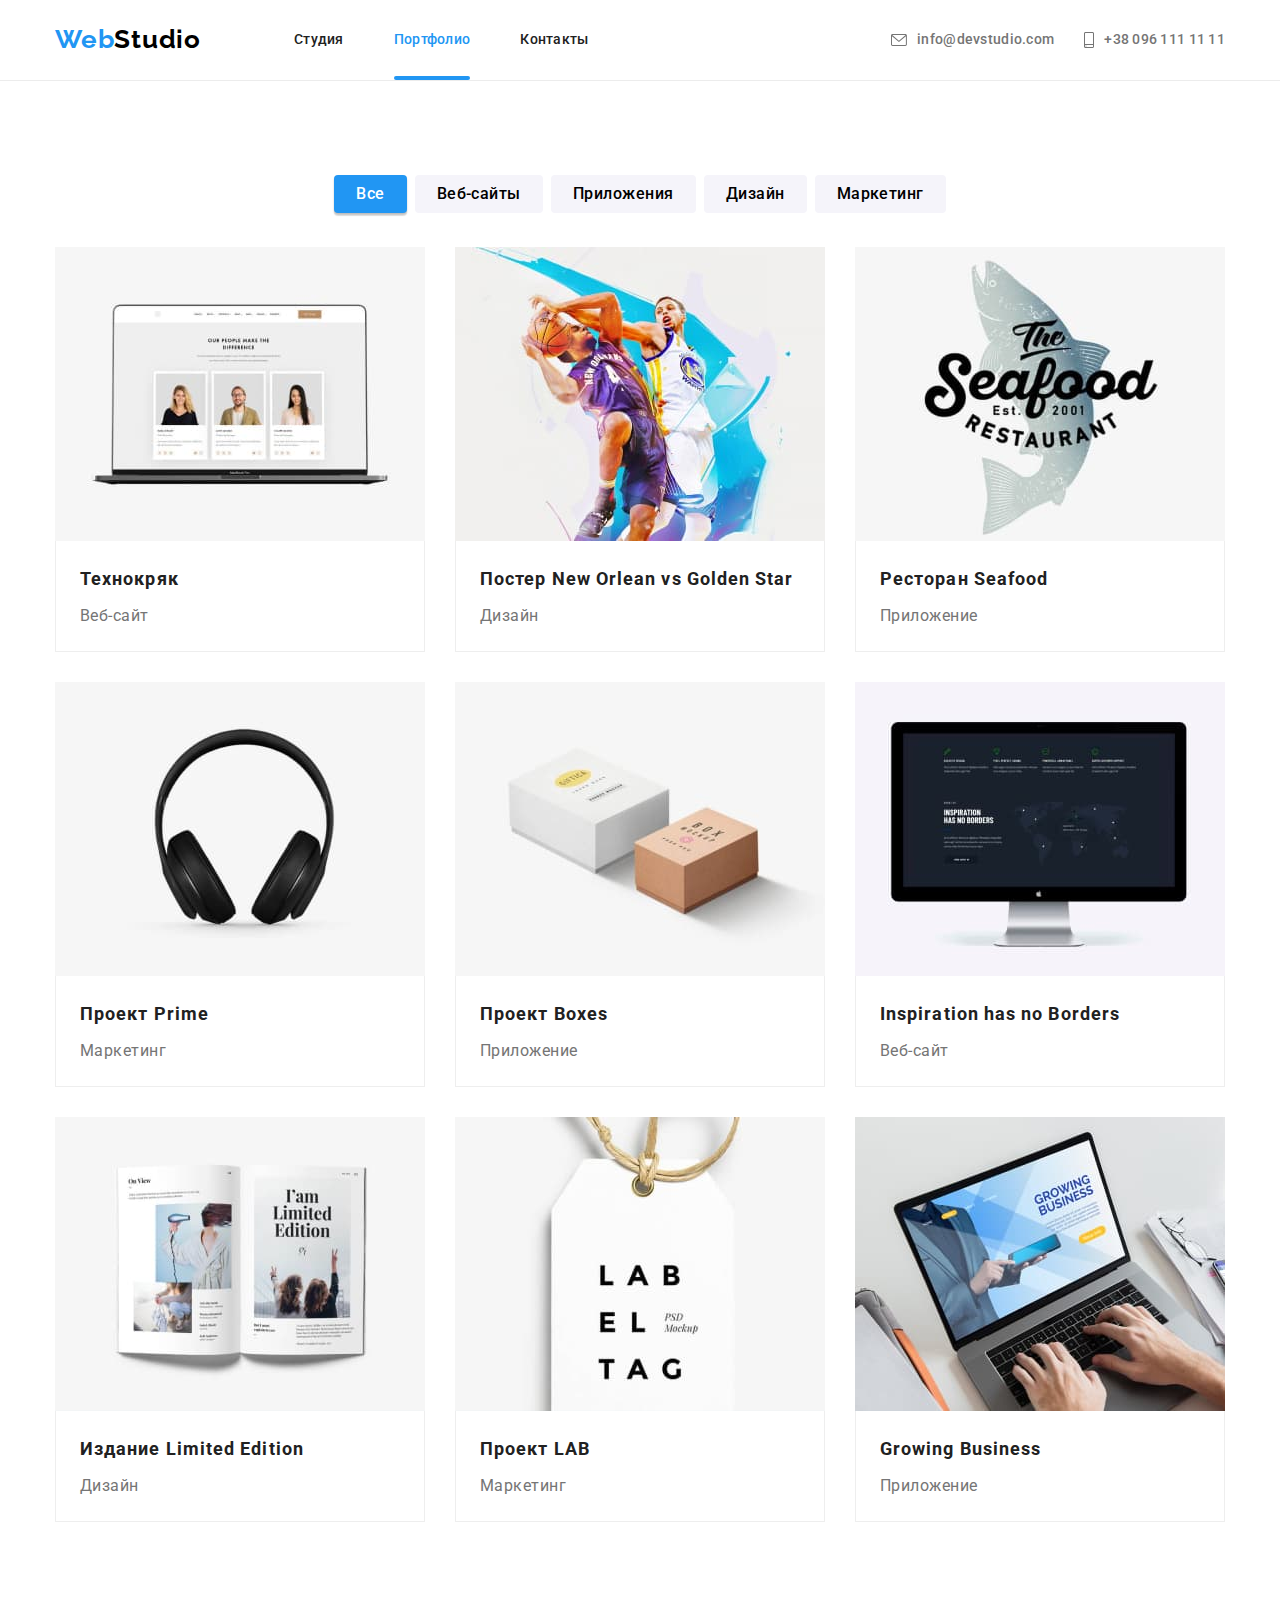
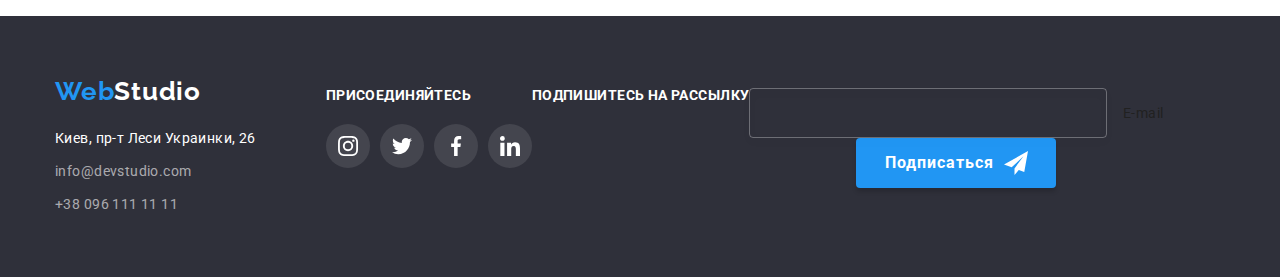
==== portfolio.html @ e4713b00 "Initial commit" ====
<!DOCTYPE html>
<html lang="ru">
	<head>
		<meta charset="UTF-8" />
		<meta http-equiv="X-UA-Compatible" content="IE=edge" />
		<meta name="viewport" content="width=device-width, initial-scale=1.0" />
		<title lang="en">Web Studio</title>
		<!-- Fonts -->
		<link rel="preconnect" href="https://fonts.googleapis.com" />
		<link rel="preconnect" href="https://fonts.gstatic.com" crossorigin />
		<link
			href="https://fonts.googleapis.com/css2?family=Raleway:wght@700&family=Roboto:wght@400;500;700;900&display=swap"
			rel="stylesheet"
		/>
		<!-- Modern-normalize-->
		<link
			rel="stylesheet"
			href="https://cdnjs.cloudflare.com/ajax/libs/modern-normalize/1.1.0/modern-normalize.min.css"
		/>
		<!-- Styles -->
		<link rel="stylesheet" href="./css/styles.css" />
	</head>

	<body>
		<!--Cекція хедер-->
		<header>
			<div class="header-container container">
				<nav class="nav-container">
					<a class="header-logo logo link" lang="en" href="./index.html">Web<span class="logo-header">Studio</span></a>

					<ul class="site-nav list">
						<li class="items"><a class="link" href="./index.html">Студия</a></li>
						<li class="items"><a class="link current-page" href="./portfolio.html">Портфолио</a></li>
						<li class="items"><a class="link" href="#">Контакты</a></li>
					</ul>
				</nav>

				<ul class="header-contact list">
					<li class="items">
						<a class="link" href="mailto:info@devstudio.com">
							<svg class="header-contact-icon" width="16px" height="12px">
								<use href="./images/icons.svg#envelope"></use>
							</svg>
							info@devstudio.com</a
						>
					</li>
					<li class="items"
						><a class="link" href="tel:+380961111111">
							<svg class="header-contact-icon" width="10px" height="16px">
								<use href="./images/icons.svg#smartphone"></use>
							</svg>
							+38 096 111 11 11</a
						></li
					>
				</ul>
			</div>
		</header>

		<!--Cекція унікального контенту на сторінці-->
		<main>
			<!--Cекція Портфоліо-->
			<section class="portfolio">
				<div class="container">
					<h1 class="visually-hidden">Портфолио</h1>
					<ul class="button-list list">
						<li class="btn-items">
							<button class="portfolio-btn current-btn" type="button">Все</button>
						</li>
						<li class="btn-items">
							<button class="portfolio-btn" type="button">Веб-сайты</button>
						</li>
						<li class="btn-items">
							<button class="portfolio-btn" type="button">Приложения</button>
						</li>
						<li class="btn-items"><button class="portfolio-btn" type="button">Дизайн</button></li>
						<li class="btn-items">
							<button class="portfolio-btn" type="button">Маркетинг</button>
						</li>
					</ul>
					<ul class="portfolio-works list">
						<li class="portfolio-items">
							<a class="portfolio-link link" href="">
								<div class="portfolio-thumb">
									<img src="./images/project-1.jpg" alt="Веб-сайт на экране ноутбука" width="370" height="294" />
									<div class="portfolio-text-thumb">
										<p class="portfolio-text"
											>Ресурс предлагает комплексные предложения с разным уровнем функционала и сервисов. Все это
											позволит посетителю получить исчерпывающие сведения о компании или частном лице.</p
										></div
									>
								</div>
								<div class="portfolio-box">
									<h2 class="subtitle">Технокряк</h2>
									<p class="desc">Веб-сайт</p>
								</div>
							</a>
						</li>
						<li class="portfolio-items">
							<a class="portfolio-link link" href="">
								<div class="portfolio-thumb">
									<img src="./images/project-2.jpg" alt="Два баскетболиста" width="370" height="294" />
									<div class="portfolio-text-thumb">
										<p class="portfolio-text"
											>Ресурс предлагает комплексные предложения с разным уровнем функционала и сервисов. Все это
											позволит посетителю получить исчерпывающие сведения о компании или частном лице.</p
										></div
									>
								</div>
								<div class="portfolio-box">
									<h2 class="subtitle">Постер New Orlean vs Golden Star</h2>
									<p class="desc">Дизайн</p>
								</div>
							</a>
						</li>
						<li class="portfolio-items">
							<a class="portfolio-link link" href="">
								<div class="portfolio-thumb">
									<img src="./images/project-3.jpg" alt="Лого ресторана Seafood" width="370" height="294" />
									<div class="portfolio-text-thumb">
										<p class="portfolio-text"
											>Ресурс предлагает комплексные предложения с разным уровнем функционала и сервисов. Все это
											позволит посетителю получить исчерпывающие сведения о компании или частном лице.</p
										></div
									>
								</div>
								<div class="portfolio-box">
									<h2 class="subtitle">Ресторан Seafood</h2>
									<p class="desc">Приложение</p>
								</div>
							</a>
						</li>
						<li class="portfolio-items">
							<a class="portfolio-link link" href="">
								<div class="portfolio-thumb">
									<img src="./images/project-4.jpg" alt="Черные наушники" width="370" height="294" />
									<div class="portfolio-text-thumb">
										<p class="portfolio-text"
											>Ресурс предлагает комплексные предложения с разным уровнем функционала и сервисов. Все это
											позволит посетителю получить исчерпывающие сведения о компании или частном лице.</p
										></div
									>
								</div>

								<div class="portfolio-box">
									<h2 class="subtitle">Проект Prime</h2>
									<p class="desc">Маркетинг</p>
								</div>
							</a>
						</li>
						<li class="portfolio-items">
							<a class="portfolio-link link" href="">
								<div class="portfolio-thumb">
									<img src="./images/project-5.jpg" alt="Белая и коричневая коробки" width="370" height="294" />
									<div class="portfolio-text-thumb">
										<p class="portfolio-text"
											>Ресурс предлагает комплексные предложения с разным уровнем функционала и сервисов. Все это
											позволит посетителю получить исчерпывающие сведения о компании или частном лице.</p
										></div
									>
								</div>
								<div class="portfolio-box">
									<h2 class="subtitle">Проект Boxes</h2>
									<p class="desc">Приложение</p>
								</div>
							</a>
						</li>
						<li class="portfolio-items">
							<a class="portfolio-link link" href="">
								<div class="portfolio-thumb">
									<img src="./images/project-6.jpg" alt="Веб-сайт на экране монитора" width="370" height="294" />
									<div class="portfolio-text-thumb">
										<p class="portfolio-text"
											>Ресурс предлагает комплексные предложения с разным уровнем функционала и сервисов. Все это
											позволит посетителю получить исчерпывающие сведения о компании или частном лице.</p
										></div
									>
								</div>

								<div class="portfolio-box">
									<h2 class="subtitle">Inspiration has no Borders</h2>
									<p class="desc">Веб-сайт</p>
								</div>
							</a>
						</li>
						<li class="portfolio-items">
							<a class="portfolio-link link" href="">
								<div class="portfolio-thumb">
									<img src="./images/project-7.jpg" alt="Открытый журнал" width="370" height="294" />
									<div class="portfolio-text-thumb">
										<p class="portfolio-text"
											>Ресурс предлагает комплексные предложения с разным уровнем функционала и сервисов. Все это
											позволит посетителю получить исчерпывающие сведения о компании или частном лице.</p
										></div
									>
								</div>
								<div class="portfolio-box">
									<h2 class="subtitle">Издание Limited Edition</h2>
									<p class="desc">Дизайн</p>
								</div>
							</a>
						</li>
						<li class="portfolio-items">
							<a class="portfolio-link link" href="">
								<div class="portfolio-thumb">
									<img src="./images/project-8.jpg" alt="Лейбл" width="370" height="294" />
									<div class="portfolio-text-thumb">
										<p class="portfolio-text"
											>Ресурс предлагает комплексные предложения с разным уровнем функционала и сервисов. Все это
											позволит посетителю получить исчерпывающие сведения о компании или частном лице.</p
										></div
									>
								</div>
								<div class="portfolio-box">
									<h2 class="subtitle">Проект LAB</h2>
									<p class="desc">Маркетинг</p>
								</div>
							</a>
						</li>
						<li class="portfolio-items">
							<a class="portfolio-link link" href="">
								<div class="portfolio-thumb">
									<img src="./images/project-9.jpg" alt="Работа за ноутбуком" width="370" height="294" />
									<div class="portfolio-text-thumb">
										<p class="portfolio-text"
											>Ресурс предлагает комплексные предложения с разным уровнем функционала и сервисов. Все это
											позволит посетителю получить исчерпывающие сведения о компании или частном лице.</p
										></div
									>
								</div>
								<div class="portfolio-box">
									<h2 class="subtitle">Growing Business</h2>
									<p class="desc">Приложение</p>
								</div>
							</a>
						</li>
					</ul>
				</div>
			</section>
		</main>

		<!--Cекція футер-->
		<footer class="footer">
			<div class="footer-container container">
				<div class="fotter-adress-block">
					<a class="footer-logo logo link" lang="en" href="./index.html">Web<span class="logo-footer">Studio</span></a>
					<address>
						<ul class="list">
							<li class="address-items">
								<a
									class="address link"
									href="https://goo.gl/maps/EDcTi23JJFDcdNwB6"
									target="_blank"
									rel="noopener norefferer "
								>
									Киев, пр-т Леси Украинки, 26
								</a>
							</li>
							<li class="address-items">
								<a class="contact link" href="mailto:info@devstudio.com">info@devstudio.com</a>
							</li>
							<li class="address-items">
								<a class="contact link" href="tel:+380961111111">+38 096 111 11 11</a>
							</li>
						</ul>
					</address>
				</div>
				<div class="footer-socials-block">
					<strong class="footer-socials-subtitle">Присоединяйтесь</strong>
					<ul class="footer-socials list">
						<li class="footer-socials-item">
							<a class="footer-socials-link" href="#" aria-label="instagram-link">
								<svg class="footer-socials-icon" width="20px" height="20px">
									<use href="./images/icons.svg#instagram"></use>
								</svg>
							</a>
						</li>
						<li class="footer-socials-item">
							<a class="footer-socials-link" href="#" aria-label="twitter-link">
								<svg class="footer-socials-icon" width="20px" height="20px">
									<use href="./images/icons.svg#twitter"></use></svg
							></a>
						</li>
						<li class="footer-socials-item">
							<a class="footer-socials-link" href="#" aria-label="facebook-link"
								><svg class="footer-socials-icon" width="20px" height="20px">
									<use href="./images/icons.svg#facebook"></use></svg
							></a>
						</li>
						<li class="footer-socials-item">
							<a class="footer-socials-link" href="#" aria-label="linkedin-link"
								><svg class="footer-socials-icon" width="20px" height="20px">
									<use href="./images/icons.svg#linkedin"></use></svg
							></a>
						</li>
					</ul>
				</div>
				<form class="footer-form" autocomplete="off">
					<strong class="footer-form-subtitle">Подпишитесь на рассылку</strong>

					<div class="footer-form-feild">
						<input class="footer-form-input" type="email" name="mailing-email" id="mailing-email" />
						<label class="footer-form-label" for="mailing-email">E-mail</label>
						<button class="primary-button footer-btn" type="submit">
							Подписаться
							<svg class="footer-form-icon" width="24px" height="24px">
								<use href="./images/icons.svg#icon-send"></use>
							</svg>
						</button>
					</div>
				</form>
			</div>
		</footer>
	</body>
</html>
---- css/styles.css ----
/* Колір основного тексту #212121; */
/* Колір другорядного тексту #757575; */
/* Колір  акценту  #2196F3; */
/* Білий колір #ffffff */
/* Колір другорядного фону #F5F4FA */
/* Колір фону hero та футера background: #2F303A */

:root {
	/* Colors */
	--primary-text-color: #212121;
	--desc-text-color: #757575;
	--accent-color: #2196f3;
	--light-text-color: #ffffff;
	--address-text-color: rgba(255, 255, 255, 0.6);
	--logo-dark-color: #000000;

	--hover-btn-color: #188ce8;
	--main-background-color: #ffffff;
	--primary-background-color: #2f303a;
	--secondary-background-color: #f5f4fa;
	--primary-icon-color: #afb1b8;

	/* Fonts */
	--primary-font-family: "Roboto", sans-serif;
	--secondary-font-family: "Raleway", sans-serif;

	--primary-font-size: 14px;
	--primary-letter-spacing: 0.03em;

	/* Others */
	--items: 3;
	--indent: 30px;

	--transition-color: color 250ms cubic-bezier(0.4, 0, 0.2, 1);
	--transition-background-color: background-color 250ms cubic-bezier(0.4, 0, 0.2, 1);
	--anim-fast: 250ms cubic-bezier(0.4, 0, 0.2, 1);
}

body {
	background-color: var(--main-background-color);
	color: var(--primary-text-color);

	font-family: var(--primary-font-family);
	font-size: var(--primary-font-size);
	letter-spacing: var(--primary-letter-spacing);
}

/* Reset */

h1,
h2,
h3,
h4,
p {
	margin: 0;
}

img {
	display: block;
	max-width: 100%;
	height: auto;
}

/* Common styles start */

.visually-hidden {
	position: absolute;
	width: 1px;
	height: 1px;
	margin: -1px;
	border: 0;
	padding: 0;

	white-space: nowrap;
	clip-path: inset(100%);
	clip: rect(0 0 0 0);
	overflow: hidden;
}

.logo {
	color: var(--accent-color);

	font-family: var(--secondary-font-family);
	font-weight: 700;
	font-size: 26px;
	line-height: 1.19;
	letter-spacing: var(--primary-letter-spacing);
}

.section {
	padding-top: 94px;
	padding-bottom: 94px;
}

.list {
	padding: 0;
	margin: 0;
	list-style: none;
}

.link {
	text-decoration: none;
}

.title {
	font-size: 36px;
	line-height: 1.17;
	text-align: center;
	letter-spacing: var(--primary-letter-spacing);
}

.container {
	width: 1200px;
	margin-left: auto;
	margin-right: auto;
	padding-left: 15px;
	padding-right: 15px;
}

.primary-button {
	display: flex;
	min-width: 200px;
	min-height: 50px;
	margin-left: auto;
	margin-right: auto;
	padding: 0;
	justify-content: center;
	align-items: center;

	color: var(--light-text-color);
	background-color: var(--accent-color);

	font-family: inherit;
	font-weight: 700;
	font-size: 16px;
	line-height: 1.88;

	text-align: center;
	letter-spacing: 0.06em;
	border: none;

	box-shadow: 0px 4px 4px rgba(0, 0, 0, 0.15);
	border-radius: 4px;

	cursor: pointer;
}

/* Common styles end */

/* Header */
.header-container {
	display: flex;
}

/* Site-nav */

.nav-container {
	display: flex;
	align-items: center;
}

.header-logo {
	margin-right: 93px;
	padding-top: 24px;
	padding-bottom: 25px;
}

.logo-header {
	color: var(--logo-dark-color);
}

.site-nav {
	display: flex;
}

.site-nav .items:not(:last-child) {
	margin-right: 50px;
}

.site-nav .link {
	display: block;
	padding-top: 32px;
	padding-bottom: 0px;
	color: inherit;

	font-weight: 500;
	line-height: 1.14;
	letter-spacing: 0.02em;

	transition: var(--transition-color);
}

.site-nav .current-page,
.site-nav .link:hover,
.site-nav .link:focus {
	color: var(--accent-color);
}

.site-nav .current-page::after {
	content: "";
	display: block;
	width: 100%;
	height: 4px;
	margin-top: 28px;

	background-color: var(--accent-color);
	border-radius: 2px;
}

/* Contact */

.header-contact {
	display: flex;
	margin-left: auto;
	align-items: center;
}

.header-contact > .items:not(:last-child) {
	margin-right: 30px;
}

.header-contact .link {
	display: flex;
	padding-top: 32px;
	padding-bottom: 32px;
	align-items: center;
	color: var(--desc-text-color);

	font-weight: 500;
	line-height: 1.14;
	letter-spacing: 0.02em;

	transition: var(--transition-color);
}

.header-contact .link:hover,
.header-contact .link :focus {
	color: var(--accent-color);
}

.header-contact-icon {
	margin-right: 10px;
	fill: currentColor;
}

/* Hero */
.hero {
	padding-top: 200px;
	padding-bottom: 200px;
	margin-left: auto;
	margin-right: auto;
	max-width: 1600px;
	height: 600px;

	background-color: var(--primary-background-color);
	background-image: linear-gradient(rgba(47, 48, 58, 0.4), rgba(47, 48, 58, 0.4)), url(../images/hero-img.jpg);

	background-repeat: no-repeat;
	background-position: center;
	background-size: cover;
}

.hero-title {
	margin-bottom: 30px;
	color: var(--light-text-color);

	font-weight: 900;
	font-size: 44px;
	line-height: 1.36;
	text-align: center;
	letter-spacing: 0.06em;
	text-transform: uppercase;
}

/* Hero Button */

.hero-btn {
	transition: var(--transition-background-color);
}

.hero-btn:hover,
.hero-btn:focus {
	background-color: var(--hover-btn-color);
}

/* Benefits */
.benefits-list {
	display: flex;
}

.benefits-items {
	width: 270px;
}

.benefits-items:not(:last-child) {
	margin-right: 30px;
}

.benefits-pic {
	display: flex;
	margin-bottom: 30px;
	justify-content: center;
	align-items: center;
	height: 120px;

	background-color: var(--secondary-background-color);
}

.benefits .subtitle {
	margin-bottom: 10px;

	font-size: 14px;
	line-height: 1.14;
	letter-spacing: var(--primary-letter-spacing);
	text-transform: uppercase;
}

.benefits .desc {
	color: var(--desc-text-color);
	line-height: 1.71;
	letter-spacing: var(--primary-letter-spacing);
	text-align: left;
}

/* Work */
.work {
	padding-top: 0;
}

.work .title {
	margin-bottom: 50px;
}

.work-list {
	display: flex;
}

.work-items:not(:last-child) {
	margin-right: 30px;
}

.work-items {
	position: relative;
}

.work-desc {
	position: absolute;
	display: flex;
	justify-content: center;
	bottom: 0;
	align-items: center;

	width: 100%;
	height: 70px;

	font-weight: 700;
	line-height: 1, 14;
	text-align: center;
	text-transform: uppercase;
	color: var(--light-text-color);
	background: rgba(47, 48, 58, 0.8);
}

/* Team */
.team {
	background-color: var(--secondary-background-color);
}

.team .title {
	margin-bottom: 50px;
}

.team-list {
	display: flex;
}

.team-item {
	margin-right: 30px;

	background-color: var(--main-background-color);
	box-shadow: 0px 1px 3px rgba(0, 0, 0, 0.12), 0px 1px 1px rgba(0, 0, 0, 0.14), 0px 2px 1px rgba(0, 0, 0, 0.2);
	border-radius: 0px 0px 4px 4px;
}

.team-item:last-child {
	margin: 0;
}

.team-box {
	padding-top: 30px;
	padding-bottom: 30px;
}

.team .subtitle,
.team .desc {
	font-size: 16px;
	line-height: 1.19;

	text-align: center;
	letter-spacing: 0.03em;
}

.team .subtitle {
	margin-bottom: 10px;
	font-weight: 500;
}

.team .desc {
	margin-bottom: 16px;

	color: var(--desc-text-color);
}

.team-socials {
	display: flex;
	justify-content: center;
}

.team-socials-item:not(:last-child) {
	margin-right: 10px;
}

.team-socials-item {
	width: 44px;
	height: 44px;
}

.team-socials-link {
	display: flex;
	width: 100%;
	height: 100%;
	align-items: center;
	justify-content: center;

	color: var(--primary-icon-color);
	border-radius: 50%;

	transition: var(--transition-color), var(--transition-background-color);
}

.team-icon {
	fill: currentColor;
}

.team-socials-link:hover,
.team-socials-link:focus {
	background-color: var(--accent-color);
	color: var(--light-text-color);
}

/* Clients */

.clients-title {
	margin-bottom: 50px;
}

.clients-list {
	display: flex;
}

.clients-link {
	display: flex;
	justify-content: center;
	align-items: center;

	width: 170px;
	height: 92px;

	color: var(--primary-icon-color);
	border: 1px solid var(--primary-icon-color);
	border-radius: 4px;

	transition: var(--transition-color), border-color var(--anim-fast);
}

.clients-item:not(:last-child) {
	margin-right: 30px;
}

.clients-link:hover,
.clients-link:focus {
	color: var(--accent-color);
	border-color: var(--accent-color);
}

.clients-icon {
	fill: currentColor;
}

/* Footer */
.footer {
	padding-top: 60px;
	padding-bottom: 60px;
	background-color: var(--primary-background-color);
}

.footer-logo {
	display: inline-block;
	margin-bottom: 20px;
}

.logo-footer,
.footer .address {
	color: var(--light-text-color);
}

.address-items:not(:last-child) {
	margin-bottom: 9px;
}

.footer .contact {
	color: var(--address-text-color);
}

.footer .address,
.footer .contact {
	transition: var(--transition-color);
}

.footer .address:hover,
.footer .address:focus,
.footer .contact:hover,
.footer .contact:focus {
	color: var(--accent-color);
}

.footer .address,
.footer .contact {
	font-style: normal;
	line-height: 1.71;
	letter-spacing: var(--primary-letter-spacing);
}

/* Footer socials */

.footer-container {
	display: flex;
	align-items: baseline;
}

.footer-socials-block {
	margin-left: 70px;
}

.footer-socials-subtitle,
.footer-form-subtitle {
	display: block;
	margin-bottom: 20px;

	font-family: "Roboto";
	font-style: normal;
	font-weight: 700;
	line-height: 1.14;
	text-transform: uppercase;

	color: var(--light-text-color);
}

.footer-socials {
	display: flex;
	justify-content: center;
}

.footer-socials-item:not(:last-child) {
	margin-right: 10px;
}

.footer-socials-item {
	width: 44px;
	height: 44px;
}

.footer-socials-link {
	display: flex;
	width: 100%;
	height: 100%;
	align-items: center;
	justify-content: center;

	color: var(--light-text-color);
	background: rgba(255, 255, 255, 0.1);
	border-radius: 50%;

	transition: var(--transition-background-color);
}

.footer-socials-icon {
	fill: currentColor;
}

.footer-socials-link:hover,
.footer-socials-link:focus {
	background-color: var(--accent-color);
}

.footer-form {
	position: relative;
	display: flex;
	
}

.footer-form-feild {
margin-left: auto;
}


.footer-form-input {
	margin-right: 12px;
	padding: 15px 16px;
	width: 358px;
	height: 50px;

	background-color: transparent;
	border: 1px solid rgba(255, 255, 255, 0.3);
	filter: drop-shadow(0px 4px 4px rgba(0, 0, 0, 0.15));
	border-radius: 4px;
	color: var(--light-text-color);
}


.footer-form-input::placeholder{

	font-size: 16px;
	line-height: 1.25;
		
	color: var(--address-text-color);

}



.footer-form-icon {
	margin-left: 10px;
	fill: currentColor;
}

/* Modal window */

.backdrop {
	position: fixed;
	top: 0;
	left: 0;
	width: 100%;
	height: 100%;

	background: rgba(0, 0, 0, 0.2);

	opacity: 1;
	visibility: visible;
	pointer-events: initial;

	transition: opacity 500ms cubic-bezier(0.4, 0, 0.2, 1), visibility 500ms cubic-bezier(0.4, 0, 0.2, 1);
}

.backdrop.is-hidden {
	opacity: 0;
	visibility: hidden;
	pointer-events: none;

	transform: scale(4) rotateZ(90deg);
	transition: opacity 800ms cubic-bezier(0.4, 0, 0.2, 1), visibility 800ms cubic-bezier(0.4, 0, 0.2, 1),
		transform 1600ms cubic-bezier(0.4, 0, 0.2, 1);
}

.modal {
	position: absolute;
	top: 50%;
	left: 50%;
	transform: translateX(-50%) translateY(-50%);

	padding: 40px;
	width: 528px;
	height: 581px;

	background: #ffffff;
	box-shadow: 0px 1px 3px rgba(0, 0, 0, 0.12), 0px 1px 1px rgba(0, 0, 0, 0.14), 0px 2px 1px rgba(0, 0, 0, 0.2);
	border-radius: 4px;
}

.modal-close-btn {
	position: absolute;
	top: 8px;
	right: 8px;

	display: flex;
	align-items: center;
	justify-content: center;
	width: 30px;
	height: 30px;
	padding: 0;

	fill: currentColor;
	background: #ffffff;
	border: 1px solid rgba(0, 0, 0, 0.1);
	border-radius: 50%;
	cursor: pointer;

	transition: var(--transition-color)
}

.modal-form-subtitle {
	display: block;
	margin-bottom: 12px;

	font-weight: 700;
	font-size: 20px;
	line-height: 23px;
	text-align: center;
}

.modal-form-label {
	display: block;
	margin-bottom: 4px;

	font-weight: 400;
	font-size: 12px;
	line-height: 1, 17;
	letter-spacing: 0.01em;
	color: var(--desc-text-color);
}

.modal-form-input,
.modal-form-textarea {
	display: block;
	width: 100%;

	border: 1px solid rgba(33, 33, 33, 0.2);
	border-radius: 4px;
}

.modal-form-input {
	height: 40px;
	padding: 11px 12px 11px 42px;
	transition: var(--transition-color), border-color var(--anim-fast);
}

.modal-form-field {
	position: relative;
	margin-bottom: 10px;
}

.modal-form-icon {
	position: absolute;
	top: 50%;
	left: 12px;
	transform: translateY(-50%);
	fill: currentColor;

	transition: var(--transition-color);
}

.modal-form-textarea {
	margin-bottom: 20px;
	padding: 12px;
	height: 120px;
	resize: none;

	transition: var(--transition-color), border-color var(--anim-fast);
}

.modal-close-btn:hover,
.modal-close-btn:focus,
.modal-form-field:focus-within {
	color: var(--accent-color);
}



.modal-form-input:focus,
.modal-form-textarea:focus {
	color: #000000;
	outline: transparent;
}

.modal-form-input:hover,
.modal-form-textarea:hover,
.modal-form-input:focus,
.modal-form-textarea:focus {
	border-color: var(--accent-color);

}



.modal-form-textarea::placeholder {
	font-size: 12px;
	line-height: 14px;
	letter-spacing: 0.01em;

	color: rgba(117, 117, 117, 0.5);
}

/* Agreement */

.modal-form-checkbox {
	display: flex;
	align-items: center;
	justify-content: center;
	margin-bottom: 30px;
}

.modal-agreement-wrapper {
	margin-right: 9px;
}

.modal-agreement-icon {
	fill: var(--light-text-color);
	border: 2px solid var(--primary-text-color);
	border-radius: 2px;

	transition: var(--transition-background-color), border-color var(--anim-fast);
}

.modal-agreement-input:checked + .modal-agreement-wrapper .modal-agreement-icon {
	background-color: var(--accent-color);
	border-color: var(--accent-color);
}

.modal-agreement-text {
	line-height: 1.71;
	color: #757575;

	user-select: none;
}

.modal-agreement-contract {
	text-decoration-line: underline;
	color: #2196f3;
}



.modal-submit-btn {
	transition: var(--transition-background-color);
}

.modal-submit-btn:hover,
.modal-submit-btn:focus {
	background-color: var(--hover-btn-color);
}
















/* Portfolio Page*/
.portfolio {
	padding-top: 94px;
	padding-bottom: 94px;
	border-top: 1px solid #ececec;
}

/* Portfolio Button */
.button-list {
	display: flex;
	margin-bottom: 34px;
	justify-content: center;
}

.btn-items:not(:last-child) {
	margin-right: 8px;
}

.portfolio-btn {
	padding: 6px 22px;

	font-family: inherit;
	font-weight: 500;
	font-size: 16px;
	line-height: 1.62;
	text-align: center;
	letter-spacing: var(--primary-letter-spacing);
	border: none;
	background-color: var(--secondary-background-color);
	border-radius: 4px;

	transition: var(--transition-color), var(--transition-background-color), box-shadow var(--anim-fast);
}

.current-btn,
.portfolio-btn:hover,
.portfolio-btn:focus {
	color: var(--light-text-color);
	background-color: var(--accent-color);
	box-shadow: 0px 3px 1px rgba(0, 0, 0, 0.1), 0px 1px 2px rgba(0, 0, 0, 0.08), 0px 2px 2px rgba(0, 0, 0, 0.12);
}

.portfolio-btn:hover,
.portfolio-btn:focus {
	cursor: pointer;
}

/* Portfolio works */

.portfolio-works {
	display: flex;
	flex-wrap: wrap;
	margin: calc(-1 * var(--indent) / 2);
}

.portfolio-items {
	flex-basis: calc((100% - (var(--indent)) * var(--items)) / var(--items));
	margin: calc(var(--indent) / 2);
}

.portfolio-link {
	display: block;
	transition: box-shadow var(--anim-fast);
}

.portfolio-link:hover,
.portfolio-link:focus {
	box-shadow: 0px 1px 1px rgba(0, 0, 0, 0.12), 0px 4px 4px rgba(0, 0, 0, 0.06), 1px 4px 6px rgba(0, 0, 0, 0.16);
}
.portfolio-thumb {
	position: relative;

	overflow: hidden;
}

.portfolio-text-thumb {
	position: absolute;
	display: flex;
	justify-content: center;
	align-items: center;
	top: 0;
	left: 0;
	width: 100%;
	height: 100%;

	font-size: 18px;
	line-height: 1.56;
	color: var(--light-text-color);
	background: rgba(33, 150, 243, 0.9);

	transition: transform var(--anim-fast);
	transform: translateY(100%);
	overflow: hidden;
	/* opacity: 0; */
}

.portfolio-link:hover .portfolio-text-thumb,
.portfolio-link:focus .portfolio-text-thumb {
	transform: none;
}

.portfolio-text {
	width: 322px;
}

.portfolio-box {
	padding: 20px 24px;

	border: 1px solid #eeeeee;
	border-top: none;
}

.portfolio .subtitle {
	margin-bottom: 4px;

	color: var(--primary-text-color);

	font-size: 18px;
	line-height: 2;
	letter-spacing: 0.06em;
}

.portfolio .desc {
	color: var(--desc-text-color);
	font-size: 16px;
	line-height: 1.88;
	letter-spacing: var(--primary-letter-spacing);
}
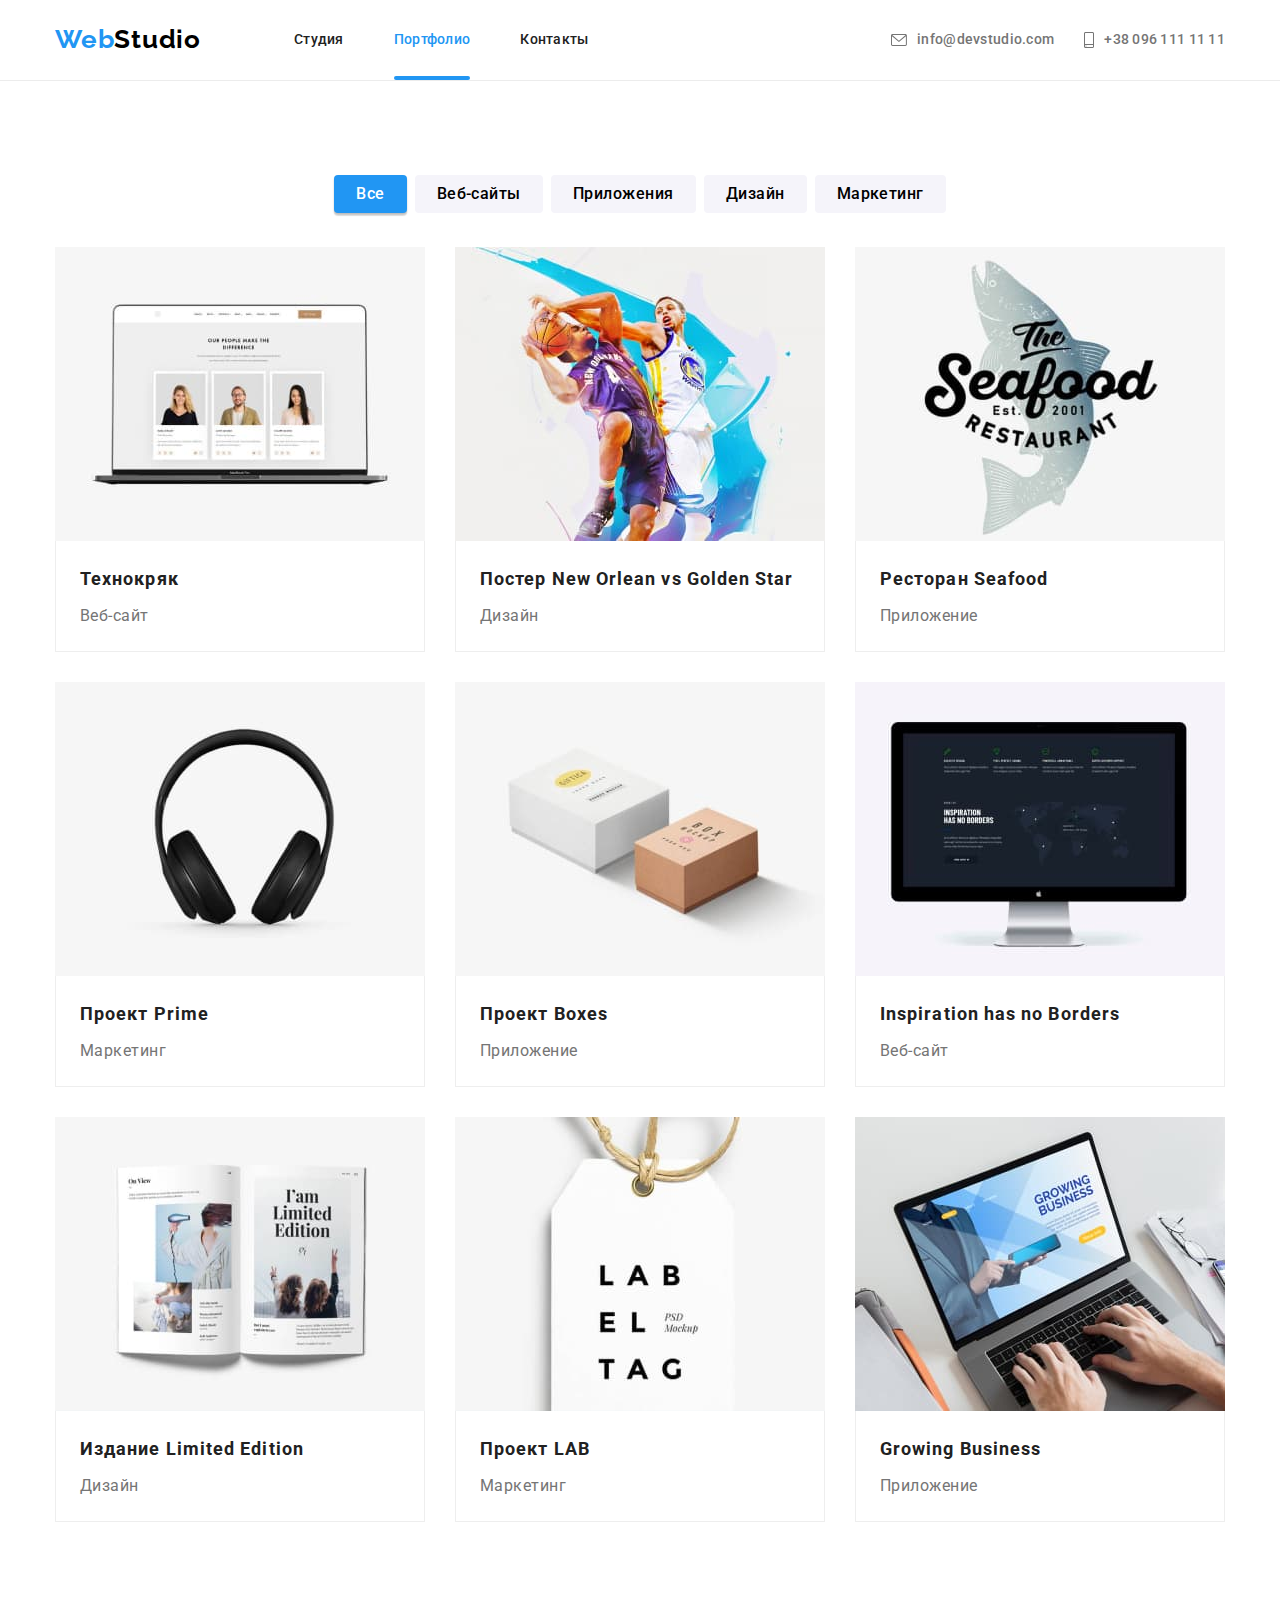
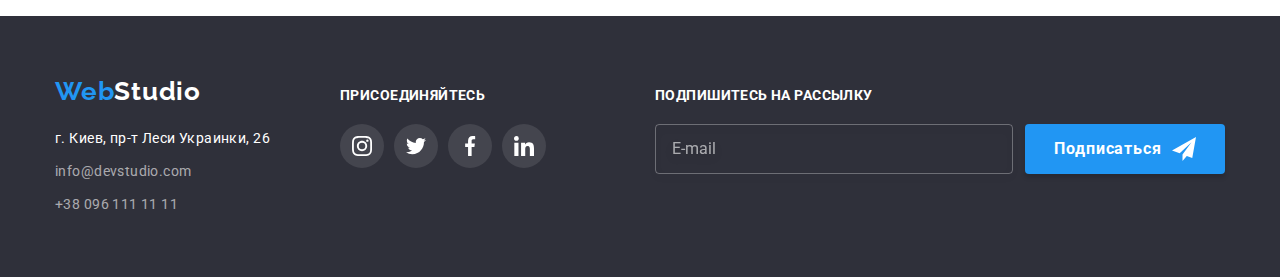
==== commit a26d7e02: "Корегує футер на сторінці "Портфолио"" ====
--- a/portfolio.html
+++ b/portfolio.html
@@ -252,7 +252,7 @@
 									target="_blank"
 									rel="noopener norefferer "
 								>
-									Киев, пр-т Леси Украинки, 26
+									г. Киев, пр-т Леси Украинки, 26
 								</a>
 							</li>
 							<li class="address-items">
@@ -294,20 +294,25 @@
 						</li>
 					</ul>
 				</div>
-				<form class="footer-form" autocomplete="off">
+				<div class="footer-form-feild">
 					<strong class="footer-form-subtitle">Подпишитесь на рассылку</strong>
 
-					<div class="footer-form-feild">
-						<input class="footer-form-input" type="email" name="mailing-email" id="mailing-email" />
-						<label class="footer-form-label" for="mailing-email">E-mail</label>
+					<form class="footer-form" autocomplete="off">
+						<input
+							class="footer-form-input"
+							type="email"
+							name="mailing-email"
+							id="mailing-email"
+							placeholder="E-mail"
+						/>
 						<button class="primary-button footer-btn" type="submit">
 							Подписаться
 							<svg class="footer-form-icon" width="24px" height="24px">
 								<use href="./images/icons.svg#icon-send"></use>
 							</svg>
 						</button>
-					</div>
-				</form>
+					</form>
+				</div>
 			</div>
 		</footer>
 	</body>
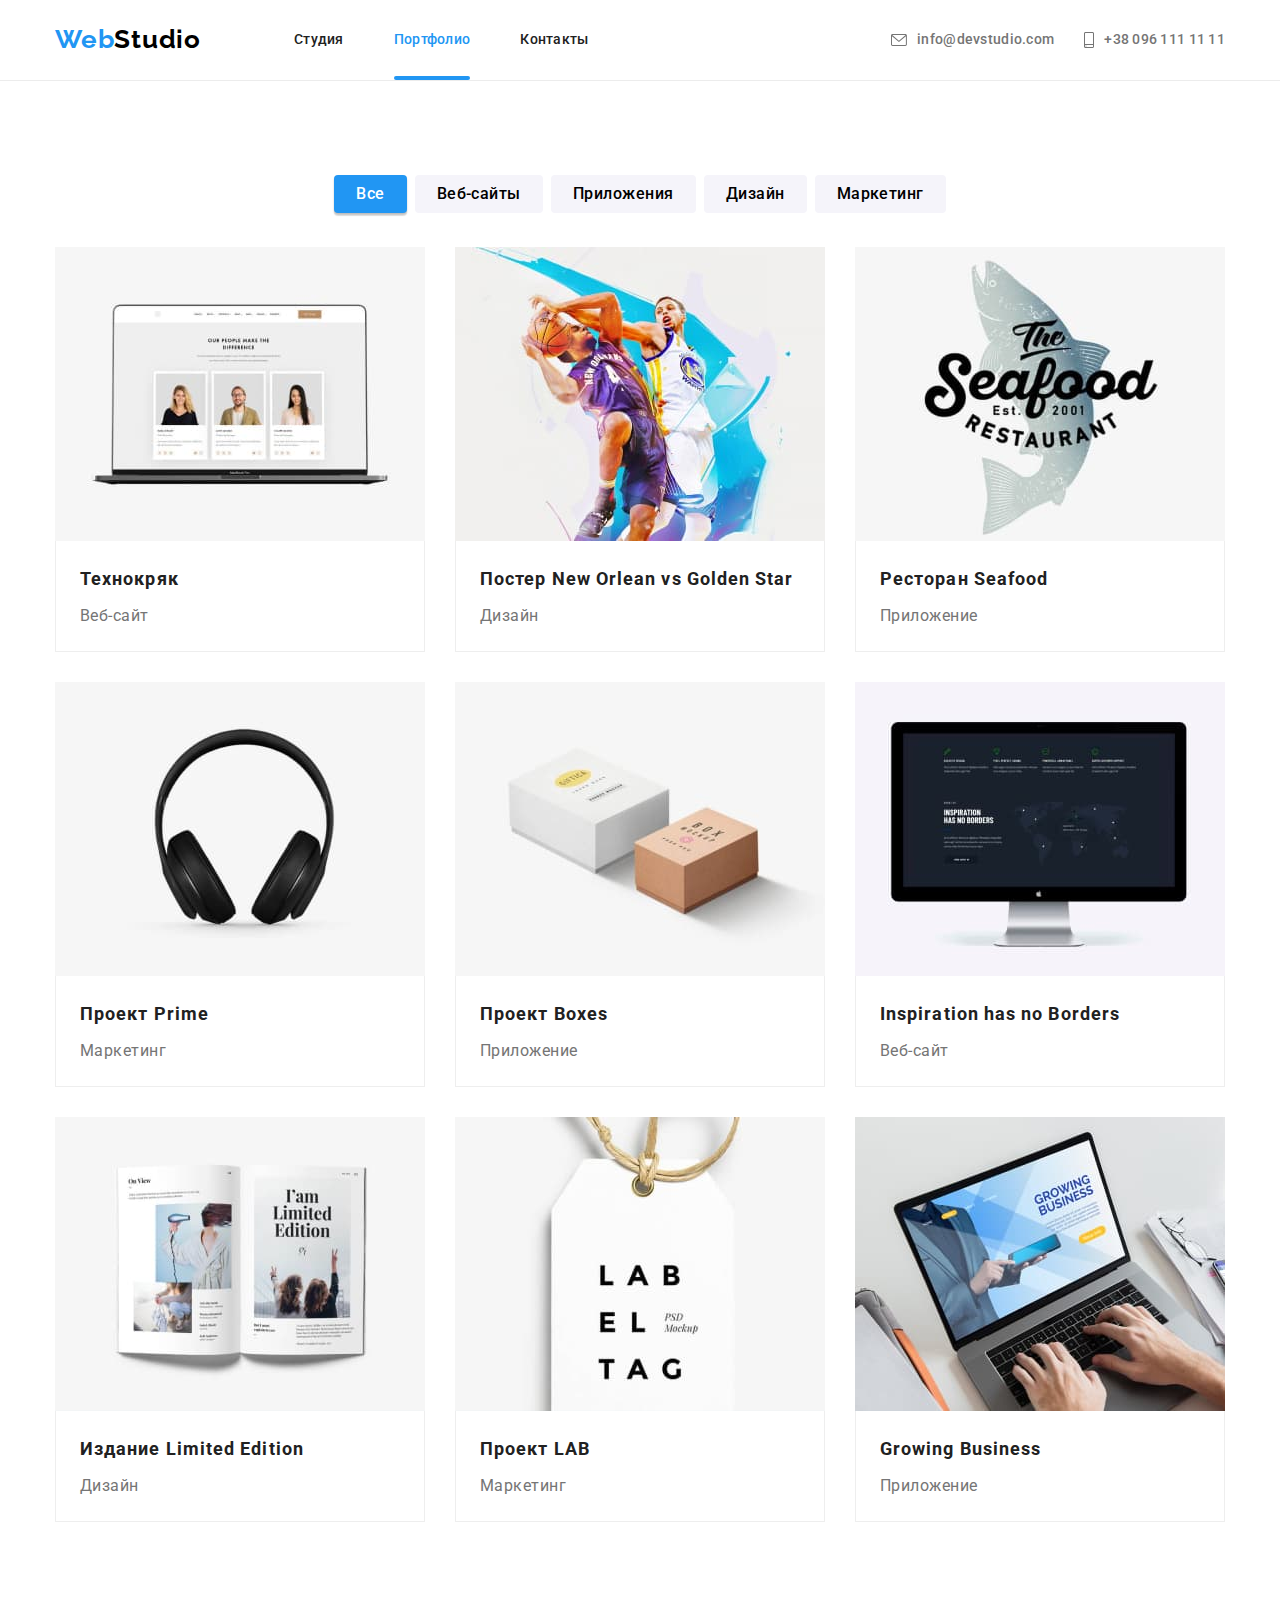
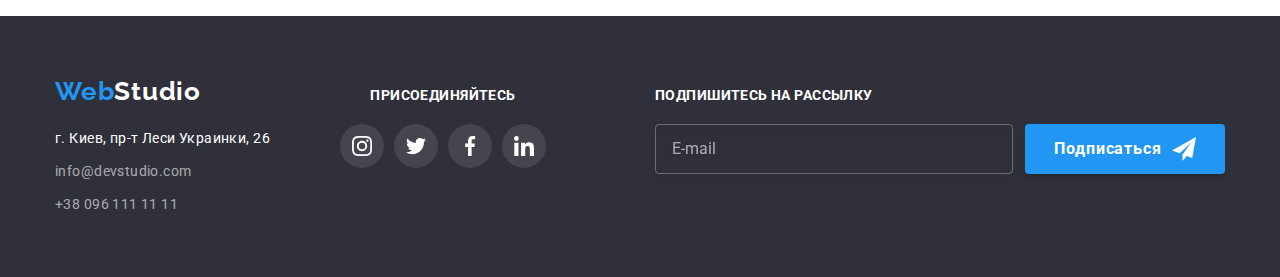
==== commit 5b361f2a: "Cтворює папку sass, в якій лежать всі файли стилів препроцесора" ====
--- a/portfolio.html
+++ b/portfolio.html
@@ -18,35 +18,40 @@
 			href="https://cdnjs.cloudflare.com/ajax/libs/modern-normalize/1.1.0/modern-normalize.min.css"
 		/>
 		<!-- Styles -->
+		<link rel="stylesheet" href="./css/main.min.css" />
 		<link rel="stylesheet" href="./css/styles.css" />
 	</head>
 
 	<body>
 		<!--Cекція хедер-->
-		<header>
-			<div class="header-container container">
-				<nav class="nav-container">
-					<a class="header-logo logo link" lang="en" href="./index.html">Web<span class="logo-header">Studio</span></a>
-
-					<ul class="site-nav list">
-						<li class="items"><a class="link" href="./index.html">Студия</a></li>
-						<li class="items"><a class="link current-page" href="./portfolio.html">Портфолио</a></li>
-						<li class="items"><a class="link" href="#">Контакты</a></li>
+		<header class="header">
+			<div class="header__container container">
+				<nav class="nav">
+					<a class="header__logo logo link" lang="en" href="./index.html"
+						>Web<span class="logo__logo-part">Studio</span></a
+					>
+
+					<ul class="nav__list list">
+						<li class="nav__item"><a class="nav__link link" href="./index.html">Студия</a></li>
+						<li class="nav__item"
+							><a class="nav__link link nav__link--current" href="./portfolio.html">Портфолио</a></li
+						>
+						<li class="nav__item"><a class="nav__link link" href="#">Контакты</a></li>
 					</ul>
 				</nav>
 
-				<ul class="header-contact list">
-					<li class="items">
-						<a class="link" href="mailto:info@devstudio.com">
-							<svg class="header-contact-icon" width="16px" height="12px">
+				<ul class="header__contact contact list">
+					<li class="contact__item">
+						<a class="contact__link link" href="mailto:info@devstudio.com">
+							<svg class="contact__icon" width="16px" height="12px">
 								<use href="./images/icons.svg#envelope"></use>
 							</svg>
 							info@devstudio.com</a
 						>
 					</li>
-					<li class="items"
-						><a class="link" href="tel:+380961111111">
-							<svg class="header-contact-icon" width="10px" height="16px">
+					<li class="contact__item"
+						><a class="contact__link link" href="tel:+380961111111">
+							<svg class="contact__icon" width="10px" height="16px">
 								<use href="./images/icons.svg#smartphone"></use>
 							</svg>
 							+38 096 111 11 11</a
@@ -62,174 +67,174 @@
 			<section class="portfolio">
 				<div class="container">
 					<h1 class="visually-hidden">Портфолио</h1>
-					<ul class="button-list list">
-						<li class="btn-items">
-							<button class="portfolio-btn current-btn" type="button">Все</button>
-						</li>
-						<li class="btn-items">
-							<button class="portfolio-btn" type="button">Веб-сайты</button>
-						</li>
-						<li class="btn-items">
-							<button class="portfolio-btn" type="button">Приложения</button>
-						</li>
-						<li class="btn-items"><button class="portfolio-btn" type="button">Дизайн</button></li>
-						<li class="btn-items">
-							<button class="portfolio-btn" type="button">Маркетинг</button>
+					<ul class="portfolio__btn-list btn-list list">
+						<li class="btn-list__item">
+							<button class="secondary-btn secondary-btn--current" type="button">Все</button>
+						</li>
+						<li class="btn-list__item">
+							<button class="secondary-btn" type="button">Веб-сайты</button>
+						</li>
+						<li class="btn-list__item">
+							<button class="secondary-btn" type="button">Приложения</button>
+						</li>
+						<li class="btn-list__item"><button class="secondary-btn" type="button">Дизайн</button></li>
+						<li class="btn-list__item">
+							<button class="secondary-btn" type="button">Маркетинг</button>
 						</li>
 					</ul>
-					<ul class="portfolio-works list">
-						<li class="portfolio-items">
-							<a class="portfolio-link link" href="">
-								<div class="portfolio-thumb">
+					<ul class="card-set list">
+						<li class="card-set__item">
+							<a class="portfolio__link link" href="">
+								<div class="portfolio__thumb">
 									<img src="./images/project-1.jpg" alt="Веб-сайт на экране ноутбука" width="370" height="294" />
-									<div class="portfolio-text-thumb">
-										<p class="portfolio-text"
-											>Ресурс предлагает комплексные предложения с разным уровнем функционала и сервисов. Все это
-											позволит посетителю получить исчерпывающие сведения о компании или частном лице.</p
-										></div
-									>
-								</div>
-								<div class="portfolio-box">
-									<h2 class="subtitle">Технокряк</h2>
-									<p class="desc">Веб-сайт</p>
-								</div>
-							</a>
-						</li>
-						<li class="portfolio-items">
-							<a class="portfolio-link link" href="">
-								<div class="portfolio-thumb">
+									<div class="overlay">
+										<p class="overlay__text"
+											>Ресурс предлагает комплексные предложения с разным уровнем функционала и сервисов. Все это
+											позволит посетителю получить исчерпывающие сведения о компании или частном лице.</p
+										></div
+									>
+								</div>
+								<div class="portfolio__box">
+									<h2 class="portfolio__subtitle">Технокряк</h2>
+									<p class="portfolio__desc">Веб-сайт</p>
+								</div>
+							</a>
+						</li>
+						<li class="card-set__item">
+							<a class="portfolio__link link" href="">
+								<div class="portfolio__thumb">
 									<img src="./images/project-2.jpg" alt="Два баскетболиста" width="370" height="294" />
-									<div class="portfolio-text-thumb">
-										<p class="portfolio-text"
-											>Ресурс предлагает комплексные предложения с разным уровнем функционала и сервисов. Все это
-											позволит посетителю получить исчерпывающие сведения о компании или частном лице.</p
-										></div
-									>
-								</div>
-								<div class="portfolio-box">
-									<h2 class="subtitle">Постер New Orlean vs Golden Star</h2>
-									<p class="desc">Дизайн</p>
-								</div>
-							</a>
-						</li>
-						<li class="portfolio-items">
-							<a class="portfolio-link link" href="">
-								<div class="portfolio-thumb">
+									<div class="overlay">
+										<p class="overlay__text"
+											>Ресурс предлагает комплексные предложения с разным уровнем функционала и сервисов. Все это
+											позволит посетителю получить исчерпывающие сведения о компании или частном лице.</p
+										></div
+									>
+								</div>
+								<div class="portfolio__box">
+									<h2 class="portfolio__subtitle">Постер New Orlean vs Golden Star</h2>
+									<p class="portfolio__desc">Дизайн</p>
+								</div>
+							</a>
+						</li>
+						<li class="card-set__item">
+							<a class="portfolio__link link" href="">
+								<div class="portfolio__thumb">
 									<img src="./images/project-3.jpg" alt="Лого ресторана Seafood" width="370" height="294" />
-									<div class="portfolio-text-thumb">
-										<p class="portfolio-text"
-											>Ресурс предлагает комплексные предложения с разным уровнем функционала и сервисов. Все это
-											позволит посетителю получить исчерпывающие сведения о компании или частном лице.</p
-										></div
-									>
-								</div>
-								<div class="portfolio-box">
-									<h2 class="subtitle">Ресторан Seafood</h2>
-									<p class="desc">Приложение</p>
-								</div>
-							</a>
-						</li>
-						<li class="portfolio-items">
-							<a class="portfolio-link link" href="">
-								<div class="portfolio-thumb">
+									<div class="overlay">
+										<p class="overlay__text"
+											>Ресурс предлагает комплексные предложения с разным уровнем функционала и сервисов. Все это
+											позволит посетителю получить исчерпывающие сведения о компании или частном лице.</p
+										></div
+									>
+								</div>
+								<div class="portfolio__box">
+									<h2 class="portfolio__subtitle">Ресторан Seafood</h2>
+									<p class="portfolio__desc">Приложение</p>
+								</div>
+							</a>
+						</li>
+						<li class="card-set__item">
+							<a class="portfolio__link link" href="">
+								<div class="portfolio__thumb">
 									<img src="./images/project-4.jpg" alt="Черные наушники" width="370" height="294" />
-									<div class="portfolio-text-thumb">
-										<p class="portfolio-text"
-											>Ресурс предлагает комплексные предложения с разным уровнем функционала и сервисов. Все это
-											позволит посетителю получить исчерпывающие сведения о компании или частном лице.</p
-										></div
-									>
-								</div>
-
-								<div class="portfolio-box">
-									<h2 class="subtitle">Проект Prime</h2>
-									<p class="desc">Маркетинг</p>
-								</div>
-							</a>
-						</li>
-						<li class="portfolio-items">
-							<a class="portfolio-link link" href="">
-								<div class="portfolio-thumb">
+									<div class="overlay">
+										<p class="overlay__text"
+											>Ресурс предлагает комплексные предложения с разным уровнем функционала и сервисов. Все это
+											позволит посетителю получить исчерпывающие сведения о компании или частном лице.</p
+										></div
+									>
+								</div>
+
+								<div class="portfolio__box">
+									<h2 class="portfolio__subtitle">Проект Prime</h2>
+									<p class="portfolio__desc">Маркетинг</p>
+								</div>
+							</a>
+						</li>
+						<li class="card-set__item">
+							<a class="portfolio__link link" href="">
+								<div class="portfolio__thumb">
 									<img src="./images/project-5.jpg" alt="Белая и коричневая коробки" width="370" height="294" />
-									<div class="portfolio-text-thumb">
-										<p class="portfolio-text"
-											>Ресурс предлагает комплексные предложения с разным уровнем функционала и сервисов. Все это
-											позволит посетителю получить исчерпывающие сведения о компании или частном лице.</p
-										></div
-									>
-								</div>
-								<div class="portfolio-box">
-									<h2 class="subtitle">Проект Boxes</h2>
-									<p class="desc">Приложение</p>
-								</div>
-							</a>
-						</li>
-						<li class="portfolio-items">
-							<a class="portfolio-link link" href="">
-								<div class="portfolio-thumb">
+									<div class="overlay">
+										<p class="overlay__text"
+											>Ресурс предлагает комплексные предложения с разным уровнем функционала и сервисов. Все это
+											позволит посетителю получить исчерпывающие сведения о компании или частном лице.</p
+										></div
+									>
+								</div>
+								<div class="portfolio__box">
+									<h2 class="portfolio__subtitle">Проект Boxes</h2>
+									<p class="portfolio__desc">Приложение</p>
+								</div>
+							</a>
+						</li>
+						<li class="card-set__item">
+							<a class="portfolio__link link" href="">
+								<div class="portfolio__thumb">
 									<img src="./images/project-6.jpg" alt="Веб-сайт на экране монитора" width="370" height="294" />
-									<div class="portfolio-text-thumb">
-										<p class="portfolio-text"
-											>Ресурс предлагает комплексные предложения с разным уровнем функционала и сервисов. Все это
-											позволит посетителю получить исчерпывающие сведения о компании или частном лице.</p
-										></div
-									>
-								</div>
-
-								<div class="portfolio-box">
-									<h2 class="subtitle">Inspiration has no Borders</h2>
-									<p class="desc">Веб-сайт</p>
-								</div>
-							</a>
-						</li>
-						<li class="portfolio-items">
-							<a class="portfolio-link link" href="">
-								<div class="portfolio-thumb">
+									<div class="overlay">
+										<p class="overlay__text"
+											>Ресурс предлагает комплексные предложения с разным уровнем функционала и сервисов. Все это
+											позволит посетителю получить исчерпывающие сведения о компании или частном лице.</p
+										></div
+									>
+								</div>
+
+								<div class="portfolio__box">
+									<h2 class="portfolio__subtitle">Inspiration has no Borders</h2>
+									<p class="portfolio__desc">Веб-сайт</p>
+								</div>
+							</a>
+						</li>
+						<li class="card-set__item">
+							<a class="portfolio__link link" href="">
+								<div class="portfolio__thumb">
 									<img src="./images/project-7.jpg" alt="Открытый журнал" width="370" height="294" />
-									<div class="portfolio-text-thumb">
-										<p class="portfolio-text"
-											>Ресурс предлагает комплексные предложения с разным уровнем функционала и сервисов. Все это
-											позволит посетителю получить исчерпывающие сведения о компании или частном лице.</p
-										></div
-									>
-								</div>
-								<div class="portfolio-box">
-									<h2 class="subtitle">Издание Limited Edition</h2>
-									<p class="desc">Дизайн</p>
-								</div>
-							</a>
-						</li>
-						<li class="portfolio-items">
-							<a class="portfolio-link link" href="">
-								<div class="portfolio-thumb">
+									<div class="overlay">
+										<p class="overlay__text"
+											>Ресурс предлагает комплексные предложения с разным уровнем функционала и сервисов. Все это
+											позволит посетителю получить исчерпывающие сведения о компании или частном лице.</p
+										></div
+									>
+								</div>
+								<div class="portfolio__box">
+									<h2 class="portfolio__subtitle">Издание Limited Edition</h2>
+									<p class="portfolio__desc">Дизайн</p>
+								</div>
+							</a>
+						</li>
+						<li class="card-set__item">
+							<a class="portfolio__link link" href="">
+								<div class="portfolio__thumb">
 									<img src="./images/project-8.jpg" alt="Лейбл" width="370" height="294" />
-									<div class="portfolio-text-thumb">
-										<p class="portfolio-text"
-											>Ресурс предлагает комплексные предложения с разным уровнем функционала и сервисов. Все это
-											позволит посетителю получить исчерпывающие сведения о компании или частном лице.</p
-										></div
-									>
-								</div>
-								<div class="portfolio-box">
-									<h2 class="subtitle">Проект LAB</h2>
-									<p class="desc">Маркетинг</p>
-								</div>
-							</a>
-						</li>
-						<li class="portfolio-items">
-							<a class="portfolio-link link" href="">
-								<div class="portfolio-thumb">
+									<div class="overlay">
+										<p class="overlay__text"
+											>Ресурс предлагает комплексные предложения с разным уровнем функционала и сервисов. Все это
+											позволит посетителю получить исчерпывающие сведения о компании или частном лице.</p
+										></div
+									>
+								</div>
+								<div class="portfolio__box">
+									<h2 class="portfolio__subtitle">Проект LAB</h2>
+									<p class="portfolio__desc">Маркетинг</p>
+								</div>
+							</a>
+						</li>
+						<li class="card-set__item">
+							<a class="portfolio__link link" href="">
+								<div class="portfolio__thumb">
 									<img src="./images/project-9.jpg" alt="Работа за ноутбуком" width="370" height="294" />
-									<div class="portfolio-text-thumb">
-										<p class="portfolio-text"
-											>Ресурс предлагает комплексные предложения с разным уровнем функционала и сервисов. Все это
-											позволит посетителю получить исчерпывающие сведения о компании или частном лице.</p
-										></div
-									>
-								</div>
-								<div class="portfolio-box">
-									<h2 class="subtitle">Growing Business</h2>
-									<p class="desc">Приложение</p>
+									<div class="overlay">
+										<p class="overlay__text"
+											>Ресурс предлагает комплексные предложения с разным уровнем функционала и сервисов. Все это
+											позволит посетителю получить исчерпывающие сведения о компании или частном лице.</p
+										></div
+									>
+								</div>
+								<div class="portfolio__box">
+									<h2 class="portfolio__subtitle">Growing Business</h2>
+									<p class="portfolio__desc">Приложение</p>
 								</div>
 							</a>
 						</li>
@@ -240,14 +245,16 @@
 
 		<!--Cекція футер-->
 		<footer class="footer">
-			<div class="footer-container container">
-				<div class="fotter-adress-block">
-					<a class="footer-logo logo link" lang="en" href="./index.html">Web<span class="logo-footer">Studio</span></a>
-					<address>
-						<ul class="list">
-							<li class="address-items">
+			<div class="footer__container container">
+				<div class="fotter__adress-block">
+					<a class="footer__logo logo link" lang="en" href="./index.html"
+						>Web<span class="logo__logo-part logo__logo-part--inverse">Studio</span></a
+					>
+					<address class="address">
+						<ul class="address__list list">
+							<li class="address__item">
 								<a
-									class="address link"
+									class="address__link address__link--lighter-color link"
 									href="https://goo.gl/maps/EDcTi23JJFDcdNwB6"
 									target="_blank"
 									rel="noopener norefferer "
@@ -255,47 +262,47 @@
 									г. Киев, пр-т Леси Украинки, 26
 								</a>
 							</li>
-							<li class="address-items">
-								<a class="contact link" href="mailto:info@devstudio.com">info@devstudio.com</a>
+							<li class="address__item">
+								<a class="address__link link" href="mailto:info@devstudio.com">info@devstudio.com</a>
 							</li>
-							<li class="address-items">
-								<a class="contact link" href="tel:+380961111111">+38 096 111 11 11</a>
+							<li class="address__item">
+								<a class="address__link link" href="tel:+380961111111">+38 096 111 11 11</a>
 							</li>
 						</ul>
 					</address>
 				</div>
-				<div class="footer-socials-block">
-					<strong class="footer-socials-subtitle">Присоединяйтесь</strong>
-					<ul class="footer-socials list">
-						<li class="footer-socials-item">
-							<a class="footer-socials-link" href="#" aria-label="instagram-link">
-								<svg class="footer-socials-icon" width="20px" height="20px">
+				<div class="footer__socials-block">
+					<strong class="footer__subtitle subtitle subtitle--inverse subtitle--centered">Присоединяйтесь</strong>
+					<ul class="socials list">
+						<li class="socials__item">
+							<a class="socials__link socials__link--dark-theme" href="#" aria-label="instagram-link">
+								<svg class="socials__icon" width="20px" height="20px">
 									<use href="./images/icons.svg#instagram"></use>
 								</svg>
 							</a>
 						</li>
-						<li class="footer-socials-item">
-							<a class="footer-socials-link" href="#" aria-label="twitter-link">
-								<svg class="footer-socials-icon" width="20px" height="20px">
+						<li class="socials__item">
+							<a class="socials__link socials__link--dark-theme" href="#" aria-label="twitter-link">
+								<svg class="socials__icon" width="20px" height="20px">
 									<use href="./images/icons.svg#twitter"></use></svg
 							></a>
 						</li>
-						<li class="footer-socials-item">
-							<a class="footer-socials-link" href="#" aria-label="facebook-link"
-								><svg class="footer-socials-icon" width="20px" height="20px">
+						<li class="socials__item">
+							<a class="socials__link socials__link--dark-theme" href="#" aria-label="facebook-link"
+								><svg class="socials__icon" width="20px" height="20px">
 									<use href="./images/icons.svg#facebook"></use></svg
 							></a>
 						</li>
-						<li class="footer-socials-item">
-							<a class="footer-socials-link" href="#" aria-label="linkedin-link"
-								><svg class="footer-socials-icon" width="20px" height="20px">
+						<li class="socials__item">
+							<a class="socials__link socials__link--dark-theme" href="#" aria-label="linkedin-link"
+								><svg class="socials__icon" width="20px" height="20px">
 									<use href="./images/icons.svg#linkedin"></use></svg
 							></a>
 						</li>
 					</ul>
 				</div>
 				<div class="footer-form-feild">
-					<strong class="footer-form-subtitle">Подпишитесь на рассылку</strong>
+					<strong class="footer__subtitle subtitle subtitle--inverse">Подпишитесь на рассылку</strong>
 
 					<form class="footer-form" autocomplete="off">
 						<input
@@ -305,7 +312,7 @@
 							id="mailing-email"
 							placeholder="E-mail"
 						/>
-						<button class="primary-button footer-btn" type="submit">
+						<button class="button footer-btn" type="submit">
 							Подписаться
 							<svg class="footer-form-icon" width="24px" height="24px">
 								<use href="./images/icons.svg#icon-send"></use>
--- a/css/main.min.css
+++ b/css/main.min.css
@@ -0,0 +1 @@
+:root{--primary-text-color: #212121;--desc-text-color: #757575;--accent-color: #2196f3;--light-text-color: #ffffff;--address-text-color: rgba(255, 255, 255, 0.6);--logo-dark-color: #000000;--hover-btn-color: #188ce8;--main-background-color: #ffffff;--primary-background-color: #2f303a;--secondary-background-color: #f5f4fa;--primary-icon-color: #afb1b8;--primary-font-family: "Roboto", sans-serif;--secondary-font-family: "Raleway", sans-serif;--primary-font-size: 14px;--primary-letter-spacing: 0.03em;--items: 3;--indent: 30px;--transition-color: color 250ms cubic-bezier(0.4, 0, 0.2, 1);--transition-background-color: background-color 250ms cubic-bezier(0.4, 0, 0.2, 1);--anim-fast: 250ms cubic-bezier(0.4, 0, 0.2, 1)}.visually-hidden{position:absolute;width:1px;height:1px;margin:-1px;border:0;padding:0;white-space:nowrap;-webkit-clip-path:inset(100%);clip-path:inset(100%);clip:rect(0 0 0 0);overflow:hidden}body{background-color:var(--main-background-color);color:var(--primary-text-color);font-family:var(--primary-font-family);font-size:var(--primary-font-size);letter-spacing:var(--primary-letter-spacing)}h1,h2,h3,h4,p{margin:0}img{display:block;max-width:100%;height:auto}.list{padding:0;margin:0;list-style:none}.link{text-decoration:none}.card-set{display:-webkit-box;display:-ms-flexbox;display:flex;-ms-flex-wrap:wrap;flex-wrap:wrap;margin:calc(-1*var(--indent)/2)}.card-set__item{-ms-flex-preferred-size:calc((100% - (var(--indent))*var(--items))/var(--items));flex-basis:calc((100% - (var(--indent))*var(--items))/var(--items));margin:calc(var(--indent)/2)}.container{width:1200px;margin-left:auto;margin-right:auto;padding-left:15px;padding-right:15px}.section{padding-top:94px;padding-bottom:94px}.button{display:-webkit-box;display:-ms-flexbox;display:flex;min-width:200px;min-height:50px;margin-left:auto;margin-right:auto;padding:0;-webkit-box-pack:center;-ms-flex-pack:center;justify-content:center;-webkit-box-align:center;-ms-flex-align:center;align-items:center;color:var(--light-text-color);background-color:var(--accent-color);font-family:inherit;font-weight:700;font-size:16px;line-height:1.88;text-align:center;letter-spacing:.06em;border:none;-webkit-box-shadow:0px 4px 4px rgba(0,0,0,.15);box-shadow:0px 4px 4px rgba(0,0,0,.15);border-radius:4px;cursor:pointer}.button--interactive{-webkit-transition:var(--transition-background-color);transition:var(--transition-background-color)}.button--interactive:hover,.button--interactive:focus{background-color:var(--hover-btn-color)}.title{font-size:36px;line-height:1.17;text-align:center;letter-spacing:var(--primary-letter-spacing)}.subtitle{line-height:1.14;letter-spacing:var(--primary-letter-spacing);text-transform:uppercase}.subtitle--inverse{color:var(--light-text-color)}.subtitle--centered{text-align:center}.logo{color:var(--accent-color);font-family:var(--secondary-font-family);font-weight:700;font-size:26px;line-height:1.19;letter-spacing:var(--primary-letter-spacing)}.logo__logo-part{color:var(--logo-dark-color)}.logo__logo-part--inverse{color:var(--light-text-color)}.socials{display:-webkit-box;display:-ms-flexbox;display:flex;-webkit-box-pack:center;-ms-flex-pack:center;justify-content:center}.socials__item:not(:last-child){margin-right:10px}.socials__item{width:44px;height:44px}.socials__link{display:-webkit-box;display:-ms-flexbox;display:flex;width:100%;height:100%;-webkit-box-align:center;-ms-flex-align:center;align-items:center;-webkit-box-pack:center;-ms-flex-pack:center;justify-content:center;color:var(--primary-icon-color);border-radius:50%;-webkit-transition:var(--transition-color),var(--transition-background-color);transition:var(--transition-color),var(--transition-background-color)}.socials__icon{fill:currentColor}.socials__link:hover,.socials__link:focus{background-color:var(--accent-color);color:var(--light-text-color)}.socials__link--dark-theme{color:var(--light-text-color);background:rgba(255,255,255,.1);-webkit-transition:var(--transition-background-color);transition:var(--transition-background-color)}.contact__item:not(:last-child){margin-right:30px}.contact__link{display:-webkit-box;display:-ms-flexbox;display:flex;padding-top:32px;padding-bottom:32px;-webkit-box-align:center;-ms-flex-align:center;align-items:center;color:var(--desc-text-color);font-weight:500;line-height:1.14;letter-spacing:.02em;-webkit-transition:var(--transition-color);transition:var(--transition-color)}.contact__link:hover,.contact__link :focus{color:var(--accent-color)}.contact__icon{margin-right:10px;fill:currentColor}.contact__item:not(:last-child){margin-right:30px}.contact__link{display:-webkit-box;display:-ms-flexbox;display:flex;padding-top:32px;padding-bottom:32px;-webkit-box-align:center;-ms-flex-align:center;align-items:center;color:var(--desc-text-color);font-weight:500;line-height:1.14;letter-spacing:.02em;-webkit-transition:var(--transition-color);transition:var(--transition-color)}.contact__link:hover,.contact__link :focus{color:var(--accent-color)}.contact__icon{margin-right:10px;fill:currentColor}.address__link{color:var(--address-text-color)}.address__link--lighter-color{color:var(--light-text-color)}.address__item:not(:last-child){margin-bottom:9px}.address__link{font-style:normal;line-height:1.71;letter-spacing:var(--primary-letter-spacing);-webkit-transition:var(--transition-color);transition:var(--transition-color)}.address__link:hover,.address__link:focus{color:var(--accent-color)}.close-btn{display:-webkit-box;display:-ms-flexbox;display:flex;-webkit-box-align:center;-ms-flex-align:center;align-items:center;-webkit-box-pack:center;-ms-flex-pack:center;justify-content:center;width:30px;height:30px;padding:0;fill:currentColor;background:#fff;border:1px solid rgba(0,0,0,.1);border-radius:50%;cursor:pointer;-webkit-transition:var(--transition-color);transition:var(--transition-color)}.btn-list__item:not(:last-child){margin-right:8px}.secondary-btn{padding:6px 22px;font-family:inherit;font-weight:500;font-size:16px;line-height:1.62;text-align:center;letter-spacing:var(--primary-letter-spacing);border:none;background-color:var(--secondary-background-color);border-radius:4px;-webkit-transition:var(--transition-color),var(--transition-background-color),-webkit-box-shadow var(--anim-fast);transition:var(--transition-color),var(--transition-background-color),-webkit-box-shadow var(--anim-fast);transition:var(--transition-color),var(--transition-background-color),box-shadow var(--anim-fast);transition:var(--transition-color),var(--transition-background-color),box-shadow var(--anim-fast),-webkit-box-shadow var(--anim-fast)}.secondary-btn--current,.secondary-btn:hover,.secondary-btn:focus{color:var(--light-text-color);background-color:var(--accent-color);-webkit-box-shadow:0px 3px 1px rgba(0,0,0,.1),0px 1px 2px rgba(0,0,0,.08),0px 2px 2px rgba(0,0,0,.12);box-shadow:0px 3px 1px rgba(0,0,0,.1),0px 1px 2px rgba(0,0,0,.08),0px 2px 2px rgba(0,0,0,.12)}.secondary-btn:hover,.secondary-btn:focus{cursor:pointer}.overlay{position:absolute;display:-webkit-box;display:-ms-flexbox;display:flex;-webkit-box-pack:center;-ms-flex-pack:center;justify-content:center;-webkit-box-align:center;-ms-flex-align:center;align-items:center;top:0;left:0;width:100%;height:100%;font-size:18px;line-height:1.56;color:var(--light-text-color);background:rgba(33,150,243,.9);-webkit-transition:-webkit-transform var(--anim-fast);transition:-webkit-transform var(--anim-fast);transition:transform var(--anim-fast);transition:transform var(--anim-fast), -webkit-transform var(--anim-fast);-webkit-transform:translateY(100%);transform:translateY(100%);overflow:hidden}.overlay__text{width:322px}.portfolio__link:hover .overlay,.portfolio__link:focus .overlay{-webkit-transform:none;transform:none}.header__container{display:-webkit-box;display:-ms-flexbox;display:flex}.header__logo{margin-right:93px;padding-top:24px;padding-bottom:25px}.header__contact{display:-webkit-box;display:-ms-flexbox;display:flex;margin-left:auto;-webkit-box-align:center;-ms-flex-align:center;align-items:center}.nav{display:-webkit-box;display:-ms-flexbox;display:flex;-webkit-box-align:center;-ms-flex-align:center;align-items:center}.nav__list{display:-webkit-box;display:-ms-flexbox;display:flex}.nav__item:not(:last-child){margin-right:50px}.nav__link{display:block;padding-top:32px;padding-bottom:0px;color:inherit;font-weight:500;line-height:1.14;letter-spacing:.02em;-webkit-transition:var(--transition-color);transition:var(--transition-color)}.nav__link--current,.nav__link:hover,.nav__link:focus{color:var(--accent-color)}.nav__link--current::after{content:"";display:block;width:100%;height:4px;margin-top:28px;background-color:var(--accent-color);border-radius:2px}.hero{padding-top:200px;padding-bottom:200px;margin-left:auto;margin-right:auto;max-width:1600px;height:600px;background-color:var(--primary-background-color);background-image:-webkit-gradient(linear, left top, left bottom, from(rgba(47, 48, 58, 0.4)), to(rgba(47, 48, 58, 0.4))),url(../images/hero-img.jpg);background-image:linear-gradient(rgba(47, 48, 58, 0.4), rgba(47, 48, 58, 0.4)),url(../images/hero-img.jpg);background-repeat:no-repeat;background-position:center;background-size:cover}.hero__title{margin-bottom:30px;color:var(--light-text-color);font-weight:900;font-size:44px;line-height:1.36;text-align:center;letter-spacing:.06em;text-transform:uppercase}.benefits__list{display:-webkit-box;display:-ms-flexbox;display:flex}.benefits__items{width:270px}.benefits__items:not(:last-child){margin-right:30px}.benefits__pic{display:-webkit-box;display:-ms-flexbox;display:flex;margin-bottom:30px;-webkit-box-pack:center;-ms-flex-pack:center;justify-content:center;-webkit-box-align:center;-ms-flex-align:center;align-items:center;height:120px;background-color:var(--secondary-background-color)}.benefits__subtitle{margin-bottom:10px}.benefits__desc{color:var(--desc-text-color);line-height:1.71;letter-spacing:var(--primary-letter-spacing);text-align:left}.work{padding-top:0}.work__title{margin-bottom:50px}.work__list{display:-webkit-box;display:-ms-flexbox;display:flex}.work__item:not(:last-child){margin-right:30px}.work__item{position:relative}.work__subtitle{position:absolute;display:-webkit-box;display:-ms-flexbox;display:flex;-webkit-box-pack:center;-ms-flex-pack:center;justify-content:center;bottom:0;-webkit-box-align:center;-ms-flex-align:center;align-items:center;width:100%;height:70px;background:rgba(47,48,58,.8)}.team{background-color:var(--secondary-background-color)}.team__title{margin-bottom:50px}.team__list{display:-webkit-box;display:-ms-flexbox;display:flex}.team__item{margin-right:30px;background-color:var(--main-background-color);-webkit-box-shadow:0px 1px 3px rgba(0,0,0,.12),0px 1px 1px rgba(0,0,0,.14),0px 2px 1px rgba(0,0,0,.2);box-shadow:0px 1px 3px rgba(0,0,0,.12),0px 1px 1px rgba(0,0,0,.14),0px 2px 1px rgba(0,0,0,.2);border-radius:0px 0px 4px 4px}.team__item:last-child{margin:0}.team__box{padding-top:30px;padding-bottom:30px}.team__subtitle,.team__position{font-size:16px;line-height:1.19;text-align:center;letter-spacing:.03em}.team__subtitle{margin-bottom:10px;font-weight:500}.team__position{margin-bottom:16px;color:var(--desc-text-color)}.clients__title{margin-bottom:50px}.clients__list{display:-webkit-box;display:-ms-flexbox;display:flex}.clients__link{display:-webkit-box;display:-ms-flexbox;display:flex;-webkit-box-pack:center;-ms-flex-pack:center;justify-content:center;-webkit-box-align:center;-ms-flex-align:center;align-items:center;width:170px;height:92px;color:var(--primary-icon-color);border:1px solid var(--primary-icon-color);border-radius:4px;-webkit-transition:var(--transition-color),border-color var(--anim-fast);transition:var(--transition-color),border-color var(--anim-fast)}.clients__item:not(:last-child){margin-right:30px}.clients__link:hover,.clients__link:focus{color:var(--accent-color);border-color:var(--accent-color)}.clients__icon{fill:currentColor}.footer{padding-top:60px;padding-bottom:60px;background-color:var(--primary-background-color)}.footer__logo{display:inline-block;margin-bottom:20px}.footer__container{display:-webkit-box;display:-ms-flexbox;display:flex;-webkit-box-align:baseline;-ms-flex-align:baseline;align-items:baseline}.footer__socials-block{margin-left:70px}.footer__subtitle{display:block;margin-bottom:20px}.footer-form{position:relative;display:-webkit-box;display:-ms-flexbox;display:flex}.footer-form-feild{margin-left:auto}.footer-form-input{margin-right:12px;padding:15px 16px;width:358px;height:50px;background-color:rgba(0,0,0,0);border:1px solid rgba(255,255,255,.3);-webkit-filter:drop-shadow(0px 4px 4px rgba(0, 0, 0, 0.15));filter:drop-shadow(0px 4px 4px rgba(0, 0, 0, 0.15));border-radius:4px;color:var(--light-text-color)}.footer-form-input::-webkit-input-placeholder{font-size:16px;line-height:1.25;color:var(--address-text-color)}.footer-form-input::-moz-placeholder{font-size:16px;line-height:1.25;color:var(--address-text-color)}.footer-form-input:-ms-input-placeholder{font-size:16px;line-height:1.25;color:var(--address-text-color)}.footer-form-input::-ms-input-placeholder{font-size:16px;line-height:1.25;color:var(--address-text-color)}.footer-form-input::placeholder{font-size:16px;line-height:1.25;color:var(--address-text-color)}.footer-form-icon{margin-left:10px;fill:currentColor}.backdrop{position:fixed;top:0;left:0;width:100%;height:100%;background:rgba(0,0,0,.2);opacity:1;visibility:visible;pointer-events:initial;-webkit-transition:opacity 500ms cubic-bezier(0.4, 0, 0.2, 1),visibility 500ms cubic-bezier(0.4, 0, 0.2, 1);transition:opacity 500ms cubic-bezier(0.4, 0, 0.2, 1),visibility 500ms cubic-bezier(0.4, 0, 0.2, 1)}.backdrop.is-hidden{opacity:0;visibility:hidden;pointer-events:none;-webkit-transform:scale(4) rotateZ(90deg);transform:scale(4) rotateZ(90deg);-webkit-transition:opacity 800ms cubic-bezier(0.4, 0, 0.2, 1),visibility 800ms cubic-bezier(0.4, 0, 0.2, 1),-webkit-transform 1600ms cubic-bezier(0.4, 0, 0.2, 1);transition:opacity 800ms cubic-bezier(0.4, 0, 0.2, 1),visibility 800ms cubic-bezier(0.4, 0, 0.2, 1),-webkit-transform 1600ms cubic-bezier(0.4, 0, 0.2, 1);transition:opacity 800ms cubic-bezier(0.4, 0, 0.2, 1),visibility 800ms cubic-bezier(0.4, 0, 0.2, 1),transform 1600ms cubic-bezier(0.4, 0, 0.2, 1);transition:opacity 800ms cubic-bezier(0.4, 0, 0.2, 1),visibility 800ms cubic-bezier(0.4, 0, 0.2, 1),transform 1600ms cubic-bezier(0.4, 0, 0.2, 1),-webkit-transform 1600ms cubic-bezier(0.4, 0, 0.2, 1)}.modal{position:absolute;top:50%;left:50%;-webkit-transform:translateX(-50%) translateY(-50%);transform:translateX(-50%) translateY(-50%);padding:40px;width:528px;height:581px;background:#fff;-webkit-box-shadow:0px 1px 3px rgba(0,0,0,.12),0px 1px 1px rgba(0,0,0,.14),0px 2px 1px rgba(0,0,0,.2);box-shadow:0px 1px 3px rgba(0,0,0,.12),0px 1px 1px rgba(0,0,0,.14),0px 2px 1px rgba(0,0,0,.2);border-radius:4px}.modal__close-btn{position:absolute;top:8px;right:8px}.modal-form-subtitle{display:block;margin-bottom:12px;font-weight:700;font-size:20px;line-height:23px;text-align:center}.modal-form-label{display:block;margin-bottom:4px;font-weight:400;font-size:12px;line-height:1,17;letter-spacing:.01em;color:var(--desc-text-color)}.modal-form-input,.modal-form-textarea{display:block;width:100%;border:1px solid rgba(33,33,33,.2);border-radius:4px}.modal-form-input{height:40px;padding:11px 12px 11px 42px;-webkit-transition:var(--transition-color),border-color var(--anim-fast);transition:var(--transition-color),border-color var(--anim-fast)}.modal-form-field{position:relative;margin-bottom:10px}.modal-form-icon{position:absolute;top:50%;left:12px;-webkit-transform:translateY(-50%);transform:translateY(-50%);fill:currentColor;-webkit-transition:var(--transition-color);transition:var(--transition-color)}.modal-form-textarea{margin-bottom:20px;padding:12px;height:120px;resize:none;-webkit-transition:var(--transition-color),border-color var(--anim-fast);transition:var(--transition-color),border-color var(--anim-fast)}.modal-close-btn:hover,.modal-close-btn:focus,.modal-form-field:focus-within{color:var(--accent-color)}.modal-form-input:focus,.modal-form-textarea:focus{color:#000;outline:rgba(0,0,0,0)}.modal-form-input:hover,.modal-form-textarea:hover,.modal-form-input:focus,.modal-form-textarea:focus{border-color:var(--accent-color)}.modal-form-textarea::-webkit-input-placeholder{font-size:12px;line-height:14px;letter-spacing:.01em;color:rgba(117,117,117,.5)}.modal-form-textarea::-moz-placeholder{font-size:12px;line-height:14px;letter-spacing:.01em;color:rgba(117,117,117,.5)}.modal-form-textarea:-ms-input-placeholder{font-size:12px;line-height:14px;letter-spacing:.01em;color:rgba(117,117,117,.5)}.modal-form-textarea::-ms-input-placeholder{font-size:12px;line-height:14px;letter-spacing:.01em;color:rgba(117,117,117,.5)}.modal-form-textarea::placeholder{font-size:12px;line-height:14px;letter-spacing:.01em;color:rgba(117,117,117,.5)}.modal-form-checkbox{display:-webkit-box;display:-ms-flexbox;display:flex;-webkit-box-align:center;-ms-flex-align:center;align-items:center;-webkit-box-pack:center;-ms-flex-pack:center;justify-content:center;margin-bottom:30px}.modal-agreement-wrapper{margin-right:9px}.modal-agreement-icon{fill:var(--light-text-color);border:2px solid var(--primary-text-color);border-radius:2px;-webkit-transition:var(--transition-background-color),border-color var(--anim-fast);transition:var(--transition-background-color),border-color var(--anim-fast)}.modal-agreement-input:checked+.modal-agreement-wrapper .modal-agreement-icon{background-color:var(--accent-color);border-color:var(--accent-color)}.modal-agreement-text{line-height:1.71;color:#757575;-webkit-user-select:none;-moz-user-select:none;-ms-user-select:none;user-select:none}.modal-agreement-contract{-webkit-text-decoration-line:underline;text-decoration-line:underline;color:#2196f3}.modal-submit-btn{-webkit-transition:var(--transition-background-color);transition:var(--transition-background-color)}.modal-submit-btn:hover,.modal-submit-btn:focus{background-color:var(--hover-btn-color)}.portfolio{padding-top:94px;padding-bottom:94px;border-top:1px solid #ececec}.portfolio__btn-list{display:-webkit-box;display:-ms-flexbox;display:flex;margin-bottom:34px;-webkit-box-pack:center;-ms-flex-pack:center;justify-content:center}.portfolio__link{display:block;-webkit-transition:-webkit-box-shadow var(--anim-fast);transition:-webkit-box-shadow var(--anim-fast);transition:box-shadow var(--anim-fast);transition:box-shadow var(--anim-fast), -webkit-box-shadow var(--anim-fast)}.portfolio__link:hover,.portfolio__link:focus{-webkit-box-shadow:0px 1px 1px rgba(0,0,0,.12),0px 4px 4px rgba(0,0,0,.06),1px 4px 6px rgba(0,0,0,.16);box-shadow:0px 1px 1px rgba(0,0,0,.12),0px 4px 4px rgba(0,0,0,.06),1px 4px 6px rgba(0,0,0,.16)}.portfolio__thumb{position:relative;overflow:hidden}.portfolio__box{padding:20px 24px;border:1px solid #eee;border-top:none}.portfolio__subtitle{margin-bottom:4px;color:var(--primary-text-color);font-size:18px;line-height:2;letter-spacing:.06em}.portfolio__desc{color:var(--desc-text-color);font-size:16px;line-height:1.88;letter-spacing:var(--primary-letter-spacing)}/*# sourceMappingURL=main.min.css.map */--- a/css/styles.css
+++ b/css/styles.css
@@ -1,984 +1,6 @@
-/* Колір основного тексту #212121; */
-/* Колір другорядного тексту #757575; */
-/* Колір  акценту  #2196F3; */
-/* Білий колір #ffffff */
-/* Колір другорядного фону #F5F4FA */
-/* Колір фону hero та футера background: #2F303A */
-
-:root {
-	/* Colors */
-	--primary-text-color: #212121;
-	--desc-text-color: #757575;
-	--accent-color: #2196f3;
-	--light-text-color: #ffffff;
-	--address-text-color: rgba(255, 255, 255, 0.6);
-	--logo-dark-color: #000000;
-
-	--hover-btn-color: #188ce8;
-	--main-background-color: #ffffff;
-	--primary-background-color: #2f303a;
-	--secondary-background-color: #f5f4fa;
-	--primary-icon-color: #afb1b8;
-
-	/* Fonts */
-	--primary-font-family: "Roboto", sans-serif;
-	--secondary-font-family: "Raleway", sans-serif;
-
-	--primary-font-size: 14px;
-	--primary-letter-spacing: 0.03em;
-
-	/* Others */
-	--items: 3;
-	--indent: 30px;
-
-	--transition-color: color 250ms cubic-bezier(0.4, 0, 0.2, 1);
-	--transition-background-color: background-color 250ms cubic-bezier(0.4, 0, 0.2, 1);
-	--anim-fast: 250ms cubic-bezier(0.4, 0, 0.2, 1);
-}
-
-body {
-	background-color: var(--main-background-color);
-	color: var(--primary-text-color);
-
-	font-family: var(--primary-font-family);
-	font-size: var(--primary-font-size);
-	letter-spacing: var(--primary-letter-spacing);
-}
-
-/* Reset */
-
-h1,
-h2,
-h3,
-h4,
-p {
-	margin: 0;
-}
-
-img {
-	display: block;
-	max-width: 100%;
-	height: auto;
-}
-
-/* Common styles start */
-
-.visually-hidden {
-	position: absolute;
-	width: 1px;
-	height: 1px;
-	margin: -1px;
-	border: 0;
-	padding: 0;
-
-	white-space: nowrap;
-	clip-path: inset(100%);
-	clip: rect(0 0 0 0);
-	overflow: hidden;
-}
-
-.logo {
-	color: var(--accent-color);
-
-	font-family: var(--secondary-font-family);
-	font-weight: 700;
-	font-size: 26px;
-	line-height: 1.19;
-	letter-spacing: var(--primary-letter-spacing);
-}
-
-.section {
-	padding-top: 94px;
-	padding-bottom: 94px;
-}
-
-.list {
-	padding: 0;
-	margin: 0;
-	list-style: none;
-}
-
-.link {
-	text-decoration: none;
-}
-
-.title {
-	font-size: 36px;
-	line-height: 1.17;
-	text-align: center;
-	letter-spacing: var(--primary-letter-spacing);
-}
-
-.container {
-	width: 1200px;
-	margin-left: auto;
-	margin-right: auto;
-	padding-left: 15px;
-	padding-right: 15px;
-}
-
-.primary-button {
-	display: flex;
-	min-width: 200px;
-	min-height: 50px;
-	margin-left: auto;
-	margin-right: auto;
-	padding: 0;
-	justify-content: center;
-	align-items: center;
-
-	color: var(--light-text-color);
-	background-color: var(--accent-color);
-
-	font-family: inherit;
-	font-weight: 700;
-	font-size: 16px;
-	line-height: 1.88;
-
-	text-align: center;
-	letter-spacing: 0.06em;
-	border: none;
-
-	box-shadow: 0px 4px 4px rgba(0, 0, 0, 0.15);
-	border-radius: 4px;
-
-	cursor: pointer;
-}
-
-/* Common styles end */
-
-/* Header */
-.header-container {
-	display: flex;
-}
-
-/* Site-nav */
-
-.nav-container {
-	display: flex;
-	align-items: center;
-}
-
-.header-logo {
-	margin-right: 93px;
-	padding-top: 24px;
-	padding-bottom: 25px;
-}
-
-.logo-header {
-	color: var(--logo-dark-color);
-}
-
-.site-nav {
-	display: flex;
-}
-
-.site-nav .items:not(:last-child) {
-	margin-right: 50px;
-}
-
-.site-nav .link {
-	display: block;
-	padding-top: 32px;
-	padding-bottom: 0px;
-	color: inherit;
-
-	font-weight: 500;
-	line-height: 1.14;
-	letter-spacing: 0.02em;
-
-	transition: var(--transition-color);
-}
-
-.site-nav .current-page,
-.site-nav .link:hover,
-.site-nav .link:focus {
-	color: var(--accent-color);
-}
-
-.site-nav .current-page::after {
-	content: "";
-	display: block;
-	width: 100%;
-	height: 4px;
-	margin-top: 28px;
-
-	background-color: var(--accent-color);
-	border-radius: 2px;
-}
-
-/* Contact */
-
-.header-contact {
-	display: flex;
-	margin-left: auto;
-	align-items: center;
-}
-
-.header-contact > .items:not(:last-child) {
-	margin-right: 30px;
-}
-
-.header-contact .link {
-	display: flex;
-	padding-top: 32px;
-	padding-bottom: 32px;
-	align-items: center;
-	color: var(--desc-text-color);
-
-	font-weight: 500;
-	line-height: 1.14;
-	letter-spacing: 0.02em;
-
-	transition: var(--transition-color);
-}
-
-.header-contact .link:hover,
-.header-contact .link :focus {
-	color: var(--accent-color);
-}
-
-.header-contact-icon {
-	margin-right: 10px;
-	fill: currentColor;
-}
-
-/* Hero */
-.hero {
-	padding-top: 200px;
-	padding-bottom: 200px;
-	margin-left: auto;
-	margin-right: auto;
-	max-width: 1600px;
-	height: 600px;
-
-	background-color: var(--primary-background-color);
-	background-image: linear-gradient(rgba(47, 48, 58, 0.4), rgba(47, 48, 58, 0.4)), url(../images/hero-img.jpg);
-
-	background-repeat: no-repeat;
-	background-position: center;
-	background-size: cover;
-}
-
-.hero-title {
-	margin-bottom: 30px;
-	color: var(--light-text-color);
-
-	font-weight: 900;
-	font-size: 44px;
-	line-height: 1.36;
-	text-align: center;
-	letter-spacing: 0.06em;
-	text-transform: uppercase;
-}
-
-/* Hero Button */
-
-.hero-btn {
-	transition: var(--transition-background-color);
-}
-
-.hero-btn:hover,
-.hero-btn:focus {
-	background-color: var(--hover-btn-color);
-}
-
-/* Benefits */
-.benefits-list {
-	display: flex;
-}
-
-.benefits-items {
-	width: 270px;
-}
-
-.benefits-items:not(:last-child) {
-	margin-right: 30px;
-}
-
-.benefits-pic {
-	display: flex;
-	margin-bottom: 30px;
-	justify-content: center;
-	align-items: center;
-	height: 120px;
-
-	background-color: var(--secondary-background-color);
-}
-
-.benefits .subtitle {
-	margin-bottom: 10px;
-
-	font-size: 14px;
-	line-height: 1.14;
-	letter-spacing: var(--primary-letter-spacing);
-	text-transform: uppercase;
-}
-
-.benefits .desc {
-	color: var(--desc-text-color);
-	line-height: 1.71;
-	letter-spacing: var(--primary-letter-spacing);
-	text-align: left;
-}
-
-/* Work */
-.work {
-	padding-top: 0;
-}
-
-.work .title {
-	margin-bottom: 50px;
-}
-
-.work-list {
-	display: flex;
-}
-
-.work-items:not(:last-child) {
-	margin-right: 30px;
-}
-
-.work-items {
-	position: relative;
-}
-
-.work-desc {
-	position: absolute;
-	display: flex;
-	justify-content: center;
-	bottom: 0;
-	align-items: center;
-
-	width: 100%;
-	height: 70px;
-
-	font-weight: 700;
-	line-height: 1, 14;
-	text-align: center;
-	text-transform: uppercase;
-	color: var(--light-text-color);
-	background: rgba(47, 48, 58, 0.8);
-}
-
-/* Team */
-.team {
-	background-color: var(--secondary-background-color);
-}
-
-.team .title {
-	margin-bottom: 50px;
-}
-
-.team-list {
-	display: flex;
-}
-
-.team-item {
-	margin-right: 30px;
-
-	background-color: var(--main-background-color);
-	box-shadow: 0px 1px 3px rgba(0, 0, 0, 0.12), 0px 1px 1px rgba(0, 0, 0, 0.14), 0px 2px 1px rgba(0, 0, 0, 0.2);
-	border-radius: 0px 0px 4px 4px;
-}
-
-.team-item:last-child {
-	margin: 0;
-}
-
-.team-box {
-	padding-top: 30px;
-	padding-bottom: 30px;
-}
-
-.team .subtitle,
-.team .desc {
-	font-size: 16px;
-	line-height: 1.19;
-
-	text-align: center;
-	letter-spacing: 0.03em;
-}
-
-.team .subtitle {
-	margin-bottom: 10px;
-	font-weight: 500;
-}
-
-.team .desc {
-	margin-bottom: 16px;
-
-	color: var(--desc-text-color);
-}
-
-.team-socials {
-	display: flex;
-	justify-content: center;
-}
-
-.team-socials-item:not(:last-child) {
-	margin-right: 10px;
-}
-
-.team-socials-item {
-	width: 44px;
-	height: 44px;
-}
-
-.team-socials-link {
-	display: flex;
-	width: 100%;
-	height: 100%;
-	align-items: center;
-	justify-content: center;
-
-	color: var(--primary-icon-color);
-	border-radius: 50%;
-
-	transition: var(--transition-color), var(--transition-background-color);
-}
-
-.team-icon {
-	fill: currentColor;
-}
-
-.team-socials-link:hover,
-.team-socials-link:focus {
-	background-color: var(--accent-color);
-	color: var(--light-text-color);
-}
-
-/* Clients */
-
-.clients-title {
-	margin-bottom: 50px;
-}
-
-.clients-list {
-	display: flex;
-}
-
-.clients-link {
-	display: flex;
-	justify-content: center;
-	align-items: center;
-
-	width: 170px;
-	height: 92px;
-
-	color: var(--primary-icon-color);
-	border: 1px solid var(--primary-icon-color);
-	border-radius: 4px;
-
-	transition: var(--transition-color), border-color var(--anim-fast);
-}
-
-.clients-item:not(:last-child) {
-	margin-right: 30px;
-}
-
-.clients-link:hover,
-.clients-link:focus {
-	color: var(--accent-color);
-	border-color: var(--accent-color);
-}
-
-.clients-icon {
-	fill: currentColor;
-}
-
-/* Footer */
-.footer {
-	padding-top: 60px;
-	padding-bottom: 60px;
-	background-color: var(--primary-background-color);
-}
-
-.footer-logo {
-	display: inline-block;
-	margin-bottom: 20px;
-}
-
-.logo-footer,
-.footer .address {
-	color: var(--light-text-color);
-}
-
-.address-items:not(:last-child) {
-	margin-bottom: 9px;
-}
-
-.footer .contact {
-	color: var(--address-text-color);
-}
-
-.footer .address,
-.footer .contact {
-	transition: var(--transition-color);
-}
-
-.footer .address:hover,
-.footer .address:focus,
-.footer .contact:hover,
-.footer .contact:focus {
-	color: var(--accent-color);
-}
-
-.footer .address,
-.footer .contact {
-	font-style: normal;
-	line-height: 1.71;
-	letter-spacing: var(--primary-letter-spacing);
-}
-
-/* Footer socials */
-
-.footer-container {
-	display: flex;
-	align-items: baseline;
-}
-
-.footer-socials-block {
-	margin-left: 70px;
-}
-
-.footer-socials-subtitle,
-.footer-form-subtitle {
-	display: block;
-	margin-bottom: 20px;
-
-	font-family: "Roboto";
-	font-style: normal;
-	font-weight: 700;
-	line-height: 1.14;
-	text-transform: uppercase;
-
-	color: var(--light-text-color);
-}
-
-.footer-socials {
-	display: flex;
-	justify-content: center;
-}
-
-.footer-socials-item:not(:last-child) {
-	margin-right: 10px;
-}
-
-.footer-socials-item {
-	width: 44px;
-	height: 44px;
-}
-
-.footer-socials-link {
-	display: flex;
-	width: 100%;
-	height: 100%;
-	align-items: center;
-	justify-content: center;
-
-	color: var(--light-text-color);
-	background: rgba(255, 255, 255, 0.1);
-	border-radius: 50%;
-
-	transition: var(--transition-background-color);
-}
-
-.footer-socials-icon {
-	fill: currentColor;
-}
-
-.footer-socials-link:hover,
-.footer-socials-link:focus {
-	background-color: var(--accent-color);
-}
-
-.footer-form {
-	position: relative;
-	display: flex;
-	
-}
-
-.footer-form-feild {
-margin-left: auto;
-}
-
-
-.footer-form-input {
-	margin-right: 12px;
-	padding: 15px 16px;
-	width: 358px;
-	height: 50px;
-
-	background-color: transparent;
-	border: 1px solid rgba(255, 255, 255, 0.3);
-	filter: drop-shadow(0px 4px 4px rgba(0, 0, 0, 0.15));
-	border-radius: 4px;
-	color: var(--light-text-color);
-}
-
-
-.footer-form-input::placeholder{
-
-	font-size: 16px;
-	line-height: 1.25;
-		
-	color: var(--address-text-color);
-
-}
-
-
-
-.footer-form-icon {
-	margin-left: 10px;
-	fill: currentColor;
-}
-
-/* Modal window */
-
-.backdrop {
-	position: fixed;
-	top: 0;
-	left: 0;
-	width: 100%;
-	height: 100%;
-
-	background: rgba(0, 0, 0, 0.2);
-
-	opacity: 1;
-	visibility: visible;
-	pointer-events: initial;
-
-	transition: opacity 500ms cubic-bezier(0.4, 0, 0.2, 1), visibility 500ms cubic-bezier(0.4, 0, 0.2, 1);
-}
-
-.backdrop.is-hidden {
-	opacity: 0;
-	visibility: hidden;
-	pointer-events: none;
-
-	transform: scale(4) rotateZ(90deg);
-	transition: opacity 800ms cubic-bezier(0.4, 0, 0.2, 1), visibility 800ms cubic-bezier(0.4, 0, 0.2, 1),
-		transform 1600ms cubic-bezier(0.4, 0, 0.2, 1);
-}
-
-.modal {
-	position: absolute;
-	top: 50%;
-	left: 50%;
-	transform: translateX(-50%) translateY(-50%);
-
-	padding: 40px;
-	width: 528px;
-	height: 581px;
-
-	background: #ffffff;
-	box-shadow: 0px 1px 3px rgba(0, 0, 0, 0.12), 0px 1px 1px rgba(0, 0, 0, 0.14), 0px 2px 1px rgba(0, 0, 0, 0.2);
-	border-radius: 4px;
-}
-
-.modal-close-btn {
-	position: absolute;
-	top: 8px;
-	right: 8px;
-
-	display: flex;
-	align-items: center;
-	justify-content: center;
-	width: 30px;
-	height: 30px;
-	padding: 0;
-
-	fill: currentColor;
-	background: #ffffff;
-	border: 1px solid rgba(0, 0, 0, 0.1);
-	border-radius: 50%;
-	cursor: pointer;
-
-	transition: var(--transition-color)
-}
-
-.modal-form-subtitle {
-	display: block;
-	margin-bottom: 12px;
-
-	font-weight: 700;
-	font-size: 20px;
-	line-height: 23px;
-	text-align: center;
-}
-
-.modal-form-label {
-	display: block;
-	margin-bottom: 4px;
-
-	font-weight: 400;
-	font-size: 12px;
-	line-height: 1, 17;
-	letter-spacing: 0.01em;
-	color: var(--desc-text-color);
-}
-
-.modal-form-input,
-.modal-form-textarea {
-	display: block;
-	width: 100%;
-
-	border: 1px solid rgba(33, 33, 33, 0.2);
-	border-radius: 4px;
-}
-
-.modal-form-input {
-	height: 40px;
-	padding: 11px 12px 11px 42px;
-	transition: var(--transition-color), border-color var(--anim-fast);
-}
-
-.modal-form-field {
-	position: relative;
-	margin-bottom: 10px;
-}
-
-.modal-form-icon {
-	position: absolute;
-	top: 50%;
-	left: 12px;
-	transform: translateY(-50%);
-	fill: currentColor;
-
-	transition: var(--transition-color);
-}
-
-.modal-form-textarea {
-	margin-bottom: 20px;
-	padding: 12px;
-	height: 120px;
-	resize: none;
-
-	transition: var(--transition-color), border-color var(--anim-fast);
-}
-
-.modal-close-btn:hover,
-.modal-close-btn:focus,
-.modal-form-field:focus-within {
-	color: var(--accent-color);
-}
-
-
-
-.modal-form-input:focus,
-.modal-form-textarea:focus {
-	color: #000000;
-	outline: transparent;
-}
-
-.modal-form-input:hover,
-.modal-form-textarea:hover,
-.modal-form-input:focus,
-.modal-form-textarea:focus {
-	border-color: var(--accent-color);
-
-}
-
-
-
-.modal-form-textarea::placeholder {
-	font-size: 12px;
-	line-height: 14px;
-	letter-spacing: 0.01em;
-
-	color: rgba(117, 117, 117, 0.5);
-}
-
-/* Agreement */
-
-.modal-form-checkbox {
-	display: flex;
-	align-items: center;
-	justify-content: center;
-	margin-bottom: 30px;
-}
-
-.modal-agreement-wrapper {
-	margin-right: 9px;
-}
-
-.modal-agreement-icon {
-	fill: var(--light-text-color);
-	border: 2px solid var(--primary-text-color);
-	border-radius: 2px;
-
-	transition: var(--transition-background-color), border-color var(--anim-fast);
-}
-
-.modal-agreement-input:checked + .modal-agreement-wrapper .modal-agreement-icon {
-	background-color: var(--accent-color);
-	border-color: var(--accent-color);
-}
-
-.modal-agreement-text {
-	line-height: 1.71;
-	color: #757575;
-
-	user-select: none;
-}
-
-.modal-agreement-contract {
-	text-decoration-line: underline;
-	color: #2196f3;
-}
-
-
-
-.modal-submit-btn {
-	transition: var(--transition-background-color);
-}
-
-.modal-submit-btn:hover,
-.modal-submit-btn:focus {
-	background-color: var(--hover-btn-color);
-}
 
 
 
 
 
 
-
-
-
-
-
-
-
-
-
-
-/* Portfolio Page*/
-.portfolio {
-	padding-top: 94px;
-	padding-bottom: 94px;
-	border-top: 1px solid #ececec;
-}
-
-/* Portfolio Button */
-.button-list {
-	display: flex;
-	margin-bottom: 34px;
-	justify-content: center;
-}
-
-.btn-items:not(:last-child) {
-	margin-right: 8px;
-}
-
-.portfolio-btn {
-	padding: 6px 22px;
-
-	font-family: inherit;
-	font-weight: 500;
-	font-size: 16px;
-	line-height: 1.62;
-	text-align: center;
-	letter-spacing: var(--primary-letter-spacing);
-	border: none;
-	background-color: var(--secondary-background-color);
-	border-radius: 4px;
-
-	transition: var(--transition-color), var(--transition-background-color), box-shadow var(--anim-fast);
-}
-
-.current-btn,
-.portfolio-btn:hover,
-.portfolio-btn:focus {
-	color: var(--light-text-color);
-	background-color: var(--accent-color);
-	box-shadow: 0px 3px 1px rgba(0, 0, 0, 0.1), 0px 1px 2px rgba(0, 0, 0, 0.08), 0px 2px 2px rgba(0, 0, 0, 0.12);
-}
-
-.portfolio-btn:hover,
-.portfolio-btn:focus {
-	cursor: pointer;
-}
-
-/* Portfolio works */
-
-.portfolio-works {
-	display: flex;
-	flex-wrap: wrap;
-	margin: calc(-1 * var(--indent) / 2);
-}
-
-.portfolio-items {
-	flex-basis: calc((100% - (var(--indent)) * var(--items)) / var(--items));
-	margin: calc(var(--indent) / 2);
-}
-
-.portfolio-link {
-	display: block;
-	transition: box-shadow var(--anim-fast);
-}
-
-.portfolio-link:hover,
-.portfolio-link:focus {
-	box-shadow: 0px 1px 1px rgba(0, 0, 0, 0.12), 0px 4px 4px rgba(0, 0, 0, 0.06), 1px 4px 6px rgba(0, 0, 0, 0.16);
-}
-.portfolio-thumb {
-	position: relative;
-
-	overflow: hidden;
-}
-
-.portfolio-text-thumb {
-	position: absolute;
-	display: flex;
-	justify-content: center;
-	align-items: center;
-	top: 0;
-	left: 0;
-	width: 100%;
-	height: 100%;
-
-	font-size: 18px;
-	line-height: 1.56;
-	color: var(--light-text-color);
-	background: rgba(33, 150, 243, 0.9);
-
-	transition: transform var(--anim-fast);
-	transform: translateY(100%);
-	overflow: hidden;
-	/* opacity: 0; */
-}
-
-.portfolio-link:hover .portfolio-text-thumb,
-.portfolio-link:focus .portfolio-text-thumb {
-	transform: none;
-}
-
-.portfolio-text {
-	width: 322px;
-}
-
-.portfolio-box {
-	padding: 20px 24px;
-
-	border: 1px solid #eeeeee;
-	border-top: none;
-}
-
-.portfolio .subtitle {
-	margin-bottom: 4px;
-
-	color: var(--primary-text-color);
-
-	font-size: 18px;
-	line-height: 2;
-	letter-spacing: 0.06em;
-}
-
-.portfolio .desc {
-	color: var(--desc-text-color);
-	font-size: 16px;
-	line-height: 1.88;
-	letter-spacing: var(--primary-letter-spacing);
-}
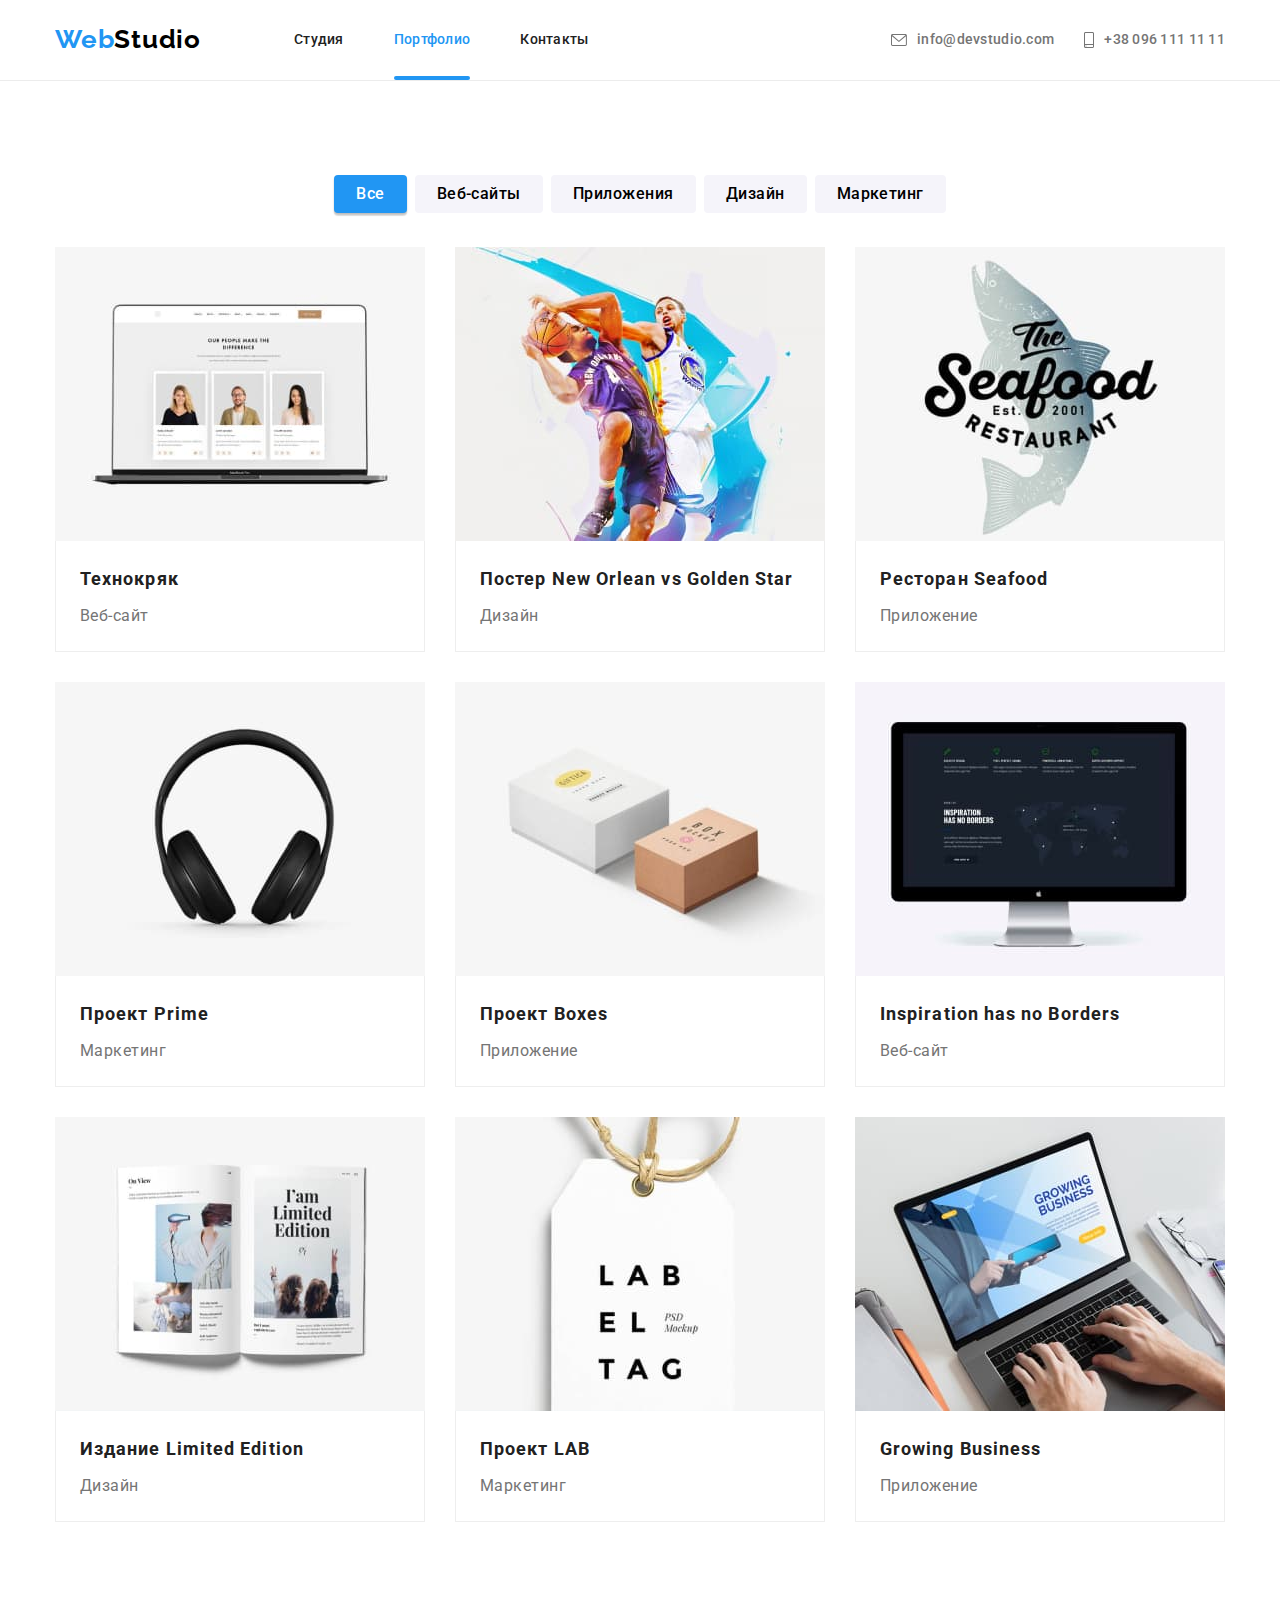
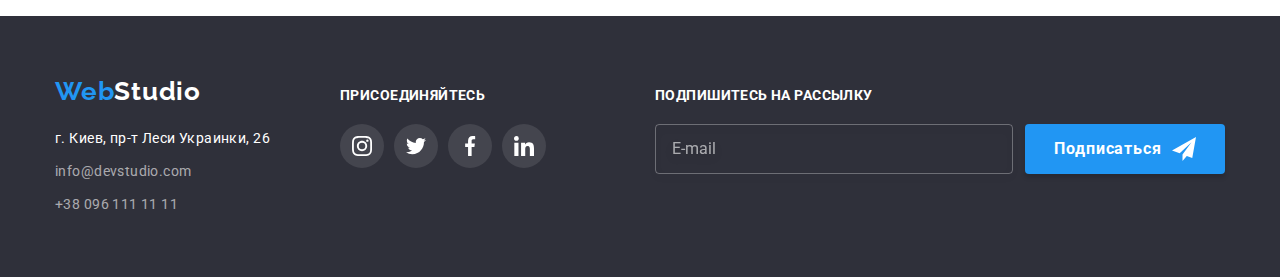
==== commit 9f219f67: "Забирає зі strong y футері subtitle--centered" ====
--- a/portfolio.html
+++ b/portfolio.html
@@ -18,8 +18,8 @@
 			href="https://cdnjs.cloudflare.com/ajax/libs/modern-normalize/1.1.0/modern-normalize.min.css"
 		/>
 		<!-- Styles -->
+		<link rel="stylesheet" href="./css/styles.css" />
 		<link rel="stylesheet" href="./css/main.min.css" />
-		<link rel="stylesheet" href="./css/styles.css" />
 	</head>
 
 	<body>
@@ -272,7 +272,7 @@
 					</address>
 				</div>
 				<div class="footer__socials-block">
-					<strong class="footer__subtitle subtitle subtitle--inverse subtitle--centered">Присоединяйтесь</strong>
+					<strong class="footer__subtitle subtitle subtitle--inverse">Присоединяйтесь</strong>
 					<ul class="socials list">
 						<li class="socials__item">
 							<a class="socials__link socials__link--dark-theme" href="#" aria-label="instagram-link">
--- a/css/main.min.css
+++ b/css/main.min.css
@@ -1 +1 @@
-:root{--primary-text-color: #212121;--desc-text-color: #757575;--accent-color: #2196f3;--light-text-color: #ffffff;--address-text-color: rgba(255, 255, 255, 0.6);--logo-dark-color: #000000;--hover-btn-color: #188ce8;--main-background-color: #ffffff;--primary-background-color: #2f303a;--secondary-background-color: #f5f4fa;--primary-icon-color: #afb1b8;--primary-font-family: "Roboto", sans-serif;--secondary-font-family: "Raleway", sans-serif;--primary-font-size: 14px;--primary-letter-spacing: 0.03em;--items: 3;--indent: 30px;--transition-color: color 250ms cubic-bezier(0.4, 0, 0.2, 1);--transition-background-color: background-color 250ms cubic-bezier(0.4, 0, 0.2, 1);--anim-fast: 250ms cubic-bezier(0.4, 0, 0.2, 1)}.visually-hidden{position:absolute;width:1px;height:1px;margin:-1px;border:0;padding:0;white-space:nowrap;-webkit-clip-path:inset(100%);clip-path:inset(100%);clip:rect(0 0 0 0);overflow:hidden}body{background-color:var(--main-background-color);color:var(--primary-text-color);font-family:var(--primary-font-family);font-size:var(--primary-font-size);letter-spacing:var(--primary-letter-spacing)}h1,h2,h3,h4,p{margin:0}img{display:block;max-width:100%;height:auto}.list{padding:0;margin:0;list-style:none}.link{text-decoration:none}.card-set{display:-webkit-box;display:-ms-flexbox;display:flex;-ms-flex-wrap:wrap;flex-wrap:wrap;margin:calc(-1*var(--indent)/2)}.card-set__item{-ms-flex-preferred-size:calc((100% - (var(--indent))*var(--items))/var(--items));flex-basis:calc((100% - (var(--indent))*var(--items))/var(--items));margin:calc(var(--indent)/2)}.container{width:1200px;margin-left:auto;margin-right:auto;padding-left:15px;padding-right:15px}.section{padding-top:94px;padding-bottom:94px}.button{display:-webkit-box;display:-ms-flexbox;display:flex;min-width:200px;min-height:50px;margin-left:auto;margin-right:auto;padding:0;-webkit-box-pack:center;-ms-flex-pack:center;justify-content:center;-webkit-box-align:center;-ms-flex-align:center;align-items:center;color:var(--light-text-color);background-color:var(--accent-color);font-family:inherit;font-weight:700;font-size:16px;line-height:1.88;text-align:center;letter-spacing:.06em;border:none;-webkit-box-shadow:0px 4px 4px rgba(0,0,0,.15);box-shadow:0px 4px 4px rgba(0,0,0,.15);border-radius:4px;cursor:pointer}.button--interactive{-webkit-transition:var(--transition-background-color);transition:var(--transition-background-color)}.button--interactive:hover,.button--interactive:focus{background-color:var(--hover-btn-color)}.title{font-size:36px;line-height:1.17;text-align:center;letter-spacing:var(--primary-letter-spacing)}.subtitle{line-height:1.14;letter-spacing:var(--primary-letter-spacing);text-transform:uppercase}.subtitle--inverse{color:var(--light-text-color)}.subtitle--centered{text-align:center}.logo{color:var(--accent-color);font-family:var(--secondary-font-family);font-weight:700;font-size:26px;line-height:1.19;letter-spacing:var(--primary-letter-spacing)}.logo__logo-part{color:var(--logo-dark-color)}.logo__logo-part--inverse{color:var(--light-text-color)}.socials{display:-webkit-box;display:-ms-flexbox;display:flex;-webkit-box-pack:center;-ms-flex-pack:center;justify-content:center}.socials__item:not(:last-child){margin-right:10px}.socials__item{width:44px;height:44px}.socials__link{display:-webkit-box;display:-ms-flexbox;display:flex;width:100%;height:100%;-webkit-box-align:center;-ms-flex-align:center;align-items:center;-webkit-box-pack:center;-ms-flex-pack:center;justify-content:center;color:var(--primary-icon-color);border-radius:50%;-webkit-transition:var(--transition-color),var(--transition-background-color);transition:var(--transition-color),var(--transition-background-color)}.socials__icon{fill:currentColor}.socials__link:hover,.socials__link:focus{background-color:var(--accent-color);color:var(--light-text-color)}.socials__link--dark-theme{color:var(--light-text-color);background:rgba(255,255,255,.1);-webkit-transition:var(--transition-background-color);transition:var(--transition-background-color)}.contact__item:not(:last-child){margin-right:30px}.contact__link{display:-webkit-box;display:-ms-flexbox;display:flex;padding-top:32px;padding-bottom:32px;-webkit-box-align:center;-ms-flex-align:center;align-items:center;color:var(--desc-text-color);font-weight:500;line-height:1.14;letter-spacing:.02em;-webkit-transition:var(--transition-color);transition:var(--transition-color)}.contact__link:hover,.contact__link :focus{color:var(--accent-color)}.contact__icon{margin-right:10px;fill:currentColor}.contact__item:not(:last-child){margin-right:30px}.contact__link{display:-webkit-box;display:-ms-flexbox;display:flex;padding-top:32px;padding-bottom:32px;-webkit-box-align:center;-ms-flex-align:center;align-items:center;color:var(--desc-text-color);font-weight:500;line-height:1.14;letter-spacing:.02em;-webkit-transition:var(--transition-color);transition:var(--transition-color)}.contact__link:hover,.contact__link :focus{color:var(--accent-color)}.contact__icon{margin-right:10px;fill:currentColor}.address__link{color:var(--address-text-color)}.address__link--lighter-color{color:var(--light-text-color)}.address__item:not(:last-child){margin-bottom:9px}.address__link{font-style:normal;line-height:1.71;letter-spacing:var(--primary-letter-spacing);-webkit-transition:var(--transition-color);transition:var(--transition-color)}.address__link:hover,.address__link:focus{color:var(--accent-color)}.close-btn{display:-webkit-box;display:-ms-flexbox;display:flex;-webkit-box-align:center;-ms-flex-align:center;align-items:center;-webkit-box-pack:center;-ms-flex-pack:center;justify-content:center;width:30px;height:30px;padding:0;fill:currentColor;background:#fff;border:1px solid rgba(0,0,0,.1);border-radius:50%;cursor:pointer;-webkit-transition:var(--transition-color);transition:var(--transition-color)}.btn-list__item:not(:last-child){margin-right:8px}.secondary-btn{padding:6px 22px;font-family:inherit;font-weight:500;font-size:16px;line-height:1.62;text-align:center;letter-spacing:var(--primary-letter-spacing);border:none;background-color:var(--secondary-background-color);border-radius:4px;-webkit-transition:var(--transition-color),var(--transition-background-color),-webkit-box-shadow var(--anim-fast);transition:var(--transition-color),var(--transition-background-color),-webkit-box-shadow var(--anim-fast);transition:var(--transition-color),var(--transition-background-color),box-shadow var(--anim-fast);transition:var(--transition-color),var(--transition-background-color),box-shadow var(--anim-fast),-webkit-box-shadow var(--anim-fast)}.secondary-btn--current,.secondary-btn:hover,.secondary-btn:focus{color:var(--light-text-color);background-color:var(--accent-color);-webkit-box-shadow:0px 3px 1px rgba(0,0,0,.1),0px 1px 2px rgba(0,0,0,.08),0px 2px 2px rgba(0,0,0,.12);box-shadow:0px 3px 1px rgba(0,0,0,.1),0px 1px 2px rgba(0,0,0,.08),0px 2px 2px rgba(0,0,0,.12)}.secondary-btn:hover,.secondary-btn:focus{cursor:pointer}.overlay{position:absolute;display:-webkit-box;display:-ms-flexbox;display:flex;-webkit-box-pack:center;-ms-flex-pack:center;justify-content:center;-webkit-box-align:center;-ms-flex-align:center;align-items:center;top:0;left:0;width:100%;height:100%;font-size:18px;line-height:1.56;color:var(--light-text-color);background:rgba(33,150,243,.9);-webkit-transition:-webkit-transform var(--anim-fast);transition:-webkit-transform var(--anim-fast);transition:transform var(--anim-fast);transition:transform var(--anim-fast), -webkit-transform var(--anim-fast);-webkit-transform:translateY(100%);transform:translateY(100%);overflow:hidden}.overlay__text{width:322px}.portfolio__link:hover .overlay,.portfolio__link:focus .overlay{-webkit-transform:none;transform:none}.header__container{display:-webkit-box;display:-ms-flexbox;display:flex}.header__logo{margin-right:93px;padding-top:24px;padding-bottom:25px}.header__contact{display:-webkit-box;display:-ms-flexbox;display:flex;margin-left:auto;-webkit-box-align:center;-ms-flex-align:center;align-items:center}.nav{display:-webkit-box;display:-ms-flexbox;display:flex;-webkit-box-align:center;-ms-flex-align:center;align-items:center}.nav__list{display:-webkit-box;display:-ms-flexbox;display:flex}.nav__item:not(:last-child){margin-right:50px}.nav__link{display:block;padding-top:32px;padding-bottom:0px;color:inherit;font-weight:500;line-height:1.14;letter-spacing:.02em;-webkit-transition:var(--transition-color);transition:var(--transition-color)}.nav__link--current,.nav__link:hover,.nav__link:focus{color:var(--accent-color)}.nav__link--current::after{content:"";display:block;width:100%;height:4px;margin-top:28px;background-color:var(--accent-color);border-radius:2px}.hero{padding-top:200px;padding-bottom:200px;margin-left:auto;margin-right:auto;max-width:1600px;height:600px;background-color:var(--primary-background-color);background-image:-webkit-gradient(linear, left top, left bottom, from(rgba(47, 48, 58, 0.4)), to(rgba(47, 48, 58, 0.4))),url(../images/hero-img.jpg);background-image:linear-gradient(rgba(47, 48, 58, 0.4), rgba(47, 48, 58, 0.4)),url(../images/hero-img.jpg);background-repeat:no-repeat;background-position:center;background-size:cover}.hero__title{margin-bottom:30px;color:var(--light-text-color);font-weight:900;font-size:44px;line-height:1.36;text-align:center;letter-spacing:.06em;text-transform:uppercase}.benefits__list{display:-webkit-box;display:-ms-flexbox;display:flex}.benefits__items{width:270px}.benefits__items:not(:last-child){margin-right:30px}.benefits__pic{display:-webkit-box;display:-ms-flexbox;display:flex;margin-bottom:30px;-webkit-box-pack:center;-ms-flex-pack:center;justify-content:center;-webkit-box-align:center;-ms-flex-align:center;align-items:center;height:120px;background-color:var(--secondary-background-color)}.benefits__subtitle{margin-bottom:10px}.benefits__desc{color:var(--desc-text-color);line-height:1.71;letter-spacing:var(--primary-letter-spacing);text-align:left}.work{padding-top:0}.work__title{margin-bottom:50px}.work__list{display:-webkit-box;display:-ms-flexbox;display:flex}.work__item:not(:last-child){margin-right:30px}.work__item{position:relative}.work__subtitle{position:absolute;display:-webkit-box;display:-ms-flexbox;display:flex;-webkit-box-pack:center;-ms-flex-pack:center;justify-content:center;bottom:0;-webkit-box-align:center;-ms-flex-align:center;align-items:center;width:100%;height:70px;background:rgba(47,48,58,.8)}.team{background-color:var(--secondary-background-color)}.team__title{margin-bottom:50px}.team__list{display:-webkit-box;display:-ms-flexbox;display:flex}.team__item{margin-right:30px;background-color:var(--main-background-color);-webkit-box-shadow:0px 1px 3px rgba(0,0,0,.12),0px 1px 1px rgba(0,0,0,.14),0px 2px 1px rgba(0,0,0,.2);box-shadow:0px 1px 3px rgba(0,0,0,.12),0px 1px 1px rgba(0,0,0,.14),0px 2px 1px rgba(0,0,0,.2);border-radius:0px 0px 4px 4px}.team__item:last-child{margin:0}.team__box{padding-top:30px;padding-bottom:30px}.team__subtitle,.team__position{font-size:16px;line-height:1.19;text-align:center;letter-spacing:.03em}.team__subtitle{margin-bottom:10px;font-weight:500}.team__position{margin-bottom:16px;color:var(--desc-text-color)}.clients__title{margin-bottom:50px}.clients__list{display:-webkit-box;display:-ms-flexbox;display:flex}.clients__link{display:-webkit-box;display:-ms-flexbox;display:flex;-webkit-box-pack:center;-ms-flex-pack:center;justify-content:center;-webkit-box-align:center;-ms-flex-align:center;align-items:center;width:170px;height:92px;color:var(--primary-icon-color);border:1px solid var(--primary-icon-color);border-radius:4px;-webkit-transition:var(--transition-color),border-color var(--anim-fast);transition:var(--transition-color),border-color var(--anim-fast)}.clients__item:not(:last-child){margin-right:30px}.clients__link:hover,.clients__link:focus{color:var(--accent-color);border-color:var(--accent-color)}.clients__icon{fill:currentColor}.footer{padding-top:60px;padding-bottom:60px;background-color:var(--primary-background-color)}.footer__logo{display:inline-block;margin-bottom:20px}.footer__container{display:-webkit-box;display:-ms-flexbox;display:flex;-webkit-box-align:baseline;-ms-flex-align:baseline;align-items:baseline}.footer__socials-block{margin-left:70px}.footer__subtitle{display:block;margin-bottom:20px}.footer-form{position:relative;display:-webkit-box;display:-ms-flexbox;display:flex}.footer-form-feild{margin-left:auto}.footer-form-input{margin-right:12px;padding:15px 16px;width:358px;height:50px;background-color:rgba(0,0,0,0);border:1px solid rgba(255,255,255,.3);-webkit-filter:drop-shadow(0px 4px 4px rgba(0, 0, 0, 0.15));filter:drop-shadow(0px 4px 4px rgba(0, 0, 0, 0.15));border-radius:4px;color:var(--light-text-color)}.footer-form-input::-webkit-input-placeholder{font-size:16px;line-height:1.25;color:var(--address-text-color)}.footer-form-input::-moz-placeholder{font-size:16px;line-height:1.25;color:var(--address-text-color)}.footer-form-input:-ms-input-placeholder{font-size:16px;line-height:1.25;color:var(--address-text-color)}.footer-form-input::-ms-input-placeholder{font-size:16px;line-height:1.25;color:var(--address-text-color)}.footer-form-input::placeholder{font-size:16px;line-height:1.25;color:var(--address-text-color)}.footer-form-icon{margin-left:10px;fill:currentColor}.backdrop{position:fixed;top:0;left:0;width:100%;height:100%;background:rgba(0,0,0,.2);opacity:1;visibility:visible;pointer-events:initial;-webkit-transition:opacity 500ms cubic-bezier(0.4, 0, 0.2, 1),visibility 500ms cubic-bezier(0.4, 0, 0.2, 1);transition:opacity 500ms cubic-bezier(0.4, 0, 0.2, 1),visibility 500ms cubic-bezier(0.4, 0, 0.2, 1)}.backdrop.is-hidden{opacity:0;visibility:hidden;pointer-events:none;-webkit-transform:scale(4) rotateZ(90deg);transform:scale(4) rotateZ(90deg);-webkit-transition:opacity 800ms cubic-bezier(0.4, 0, 0.2, 1),visibility 800ms cubic-bezier(0.4, 0, 0.2, 1),-webkit-transform 1600ms cubic-bezier(0.4, 0, 0.2, 1);transition:opacity 800ms cubic-bezier(0.4, 0, 0.2, 1),visibility 800ms cubic-bezier(0.4, 0, 0.2, 1),-webkit-transform 1600ms cubic-bezier(0.4, 0, 0.2, 1);transition:opacity 800ms cubic-bezier(0.4, 0, 0.2, 1),visibility 800ms cubic-bezier(0.4, 0, 0.2, 1),transform 1600ms cubic-bezier(0.4, 0, 0.2, 1);transition:opacity 800ms cubic-bezier(0.4, 0, 0.2, 1),visibility 800ms cubic-bezier(0.4, 0, 0.2, 1),transform 1600ms cubic-bezier(0.4, 0, 0.2, 1),-webkit-transform 1600ms cubic-bezier(0.4, 0, 0.2, 1)}.modal{position:absolute;top:50%;left:50%;-webkit-transform:translateX(-50%) translateY(-50%);transform:translateX(-50%) translateY(-50%);padding:40px;width:528px;height:581px;background:#fff;-webkit-box-shadow:0px 1px 3px rgba(0,0,0,.12),0px 1px 1px rgba(0,0,0,.14),0px 2px 1px rgba(0,0,0,.2);box-shadow:0px 1px 3px rgba(0,0,0,.12),0px 1px 1px rgba(0,0,0,.14),0px 2px 1px rgba(0,0,0,.2);border-radius:4px}.modal__close-btn{position:absolute;top:8px;right:8px}.modal-form-subtitle{display:block;margin-bottom:12px;font-weight:700;font-size:20px;line-height:23px;text-align:center}.modal-form-label{display:block;margin-bottom:4px;font-weight:400;font-size:12px;line-height:1,17;letter-spacing:.01em;color:var(--desc-text-color)}.modal-form-input,.modal-form-textarea{display:block;width:100%;border:1px solid rgba(33,33,33,.2);border-radius:4px}.modal-form-input{height:40px;padding:11px 12px 11px 42px;-webkit-transition:var(--transition-color),border-color var(--anim-fast);transition:var(--transition-color),border-color var(--anim-fast)}.modal-form-field{position:relative;margin-bottom:10px}.modal-form-icon{position:absolute;top:50%;left:12px;-webkit-transform:translateY(-50%);transform:translateY(-50%);fill:currentColor;-webkit-transition:var(--transition-color);transition:var(--transition-color)}.modal-form-textarea{margin-bottom:20px;padding:12px;height:120px;resize:none;-webkit-transition:var(--transition-color),border-color var(--anim-fast);transition:var(--transition-color),border-color var(--anim-fast)}.modal-close-btn:hover,.modal-close-btn:focus,.modal-form-field:focus-within{color:var(--accent-color)}.modal-form-input:focus,.modal-form-textarea:focus{color:#000;outline:rgba(0,0,0,0)}.modal-form-input:hover,.modal-form-textarea:hover,.modal-form-input:focus,.modal-form-textarea:focus{border-color:var(--accent-color)}.modal-form-textarea::-webkit-input-placeholder{font-size:12px;line-height:14px;letter-spacing:.01em;color:rgba(117,117,117,.5)}.modal-form-textarea::-moz-placeholder{font-size:12px;line-height:14px;letter-spacing:.01em;color:rgba(117,117,117,.5)}.modal-form-textarea:-ms-input-placeholder{font-size:12px;line-height:14px;letter-spacing:.01em;color:rgba(117,117,117,.5)}.modal-form-textarea::-ms-input-placeholder{font-size:12px;line-height:14px;letter-spacing:.01em;color:rgba(117,117,117,.5)}.modal-form-textarea::placeholder{font-size:12px;line-height:14px;letter-spacing:.01em;color:rgba(117,117,117,.5)}.modal-form-checkbox{display:-webkit-box;display:-ms-flexbox;display:flex;-webkit-box-align:center;-ms-flex-align:center;align-items:center;-webkit-box-pack:center;-ms-flex-pack:center;justify-content:center;margin-bottom:30px}.modal-agreement-wrapper{margin-right:9px}.modal-agreement-icon{fill:var(--light-text-color);border:2px solid var(--primary-text-color);border-radius:2px;-webkit-transition:var(--transition-background-color),border-color var(--anim-fast);transition:var(--transition-background-color),border-color var(--anim-fast)}.modal-agreement-input:checked+.modal-agreement-wrapper .modal-agreement-icon{background-color:var(--accent-color);border-color:var(--accent-color)}.modal-agreement-text{line-height:1.71;color:#757575;-webkit-user-select:none;-moz-user-select:none;-ms-user-select:none;user-select:none}.modal-agreement-contract{-webkit-text-decoration-line:underline;text-decoration-line:underline;color:#2196f3}.modal-submit-btn{-webkit-transition:var(--transition-background-color);transition:var(--transition-background-color)}.modal-submit-btn:hover,.modal-submit-btn:focus{background-color:var(--hover-btn-color)}.portfolio{padding-top:94px;padding-bottom:94px;border-top:1px solid #ececec}.portfolio__btn-list{display:-webkit-box;display:-ms-flexbox;display:flex;margin-bottom:34px;-webkit-box-pack:center;-ms-flex-pack:center;justify-content:center}.portfolio__link{display:block;-webkit-transition:-webkit-box-shadow var(--anim-fast);transition:-webkit-box-shadow var(--anim-fast);transition:box-shadow var(--anim-fast);transition:box-shadow var(--anim-fast), -webkit-box-shadow var(--anim-fast)}.portfolio__link:hover,.portfolio__link:focus{-webkit-box-shadow:0px 1px 1px rgba(0,0,0,.12),0px 4px 4px rgba(0,0,0,.06),1px 4px 6px rgba(0,0,0,.16);box-shadow:0px 1px 1px rgba(0,0,0,.12),0px 4px 4px rgba(0,0,0,.06),1px 4px 6px rgba(0,0,0,.16)}.portfolio__thumb{position:relative;overflow:hidden}.portfolio__box{padding:20px 24px;border:1px solid #eee;border-top:none}.portfolio__subtitle{margin-bottom:4px;color:var(--primary-text-color);font-size:18px;line-height:2;letter-spacing:.06em}.portfolio__desc{color:var(--desc-text-color);font-size:16px;line-height:1.88;letter-spacing:var(--primary-letter-spacing)}/*# sourceMappingURL=main.min.css.map */+:root{--primary-text-color: #212121;--desc-text-color: #757575;--accent-color: #2196f3;--light-text-color: #ffffff;--address-text-color: rgba(255, 255, 255, 0.6);--logo-dark-color: #000000;--hover-btn-color: #188ce8;--main-background-color: #ffffff;--primary-background-color: #2f303a;--secondary-background-color: #f5f4fa;--primary-icon-color: #afb1b8;--primary-font-family: "Roboto", sans-serif;--secondary-font-family: "Raleway", sans-serif;--primary-font-size: 14px;--primary-letter-spacing: 0.03em;--items: 3;--indent: 30px;--transition-color: color 250ms cubic-bezier(0.4, 0, 0.2, 1);--transition-background-color: background-color 250ms cubic-bezier(0.4, 0, 0.2, 1);--anim-fast: 250ms cubic-bezier(0.4, 0, 0.2, 1)}.visually-hidden{position:absolute;width:1px;height:1px;margin:-1px;border:0;padding:0;white-space:nowrap;-webkit-clip-path:inset(100%);clip-path:inset(100%);clip:rect(0 0 0 0);overflow:hidden}.clients,.team,.work,.benefits{padding-top:94px;padding-bottom:94px}body{background-color:var(--main-background-color);color:var(--primary-text-color);font-family:var(--primary-font-family);font-size:var(--primary-font-size);letter-spacing:var(--primary-letter-spacing)}h1,h2,h3,h4,p{margin:0}img{display:block;max-width:100%;height:auto}.list{padding:0;margin:0;list-style:none}.link{text-decoration:none}.card-set{display:-webkit-box;display:-ms-flexbox;display:flex;-ms-flex-wrap:wrap;flex-wrap:wrap;margin:calc(-1*var(--indent)/2)}.card-set__item{-ms-flex-preferred-size:calc((100% - (var(--indent))*var(--items))/var(--items));flex-basis:calc((100% - (var(--indent))*var(--items))/var(--items));margin:calc(var(--indent)/2)}.container{width:1200px;margin-left:auto;margin-right:auto;padding-left:15px;padding-right:15px}.button{display:-webkit-box;display:-ms-flexbox;display:flex;min-width:200px;min-height:50px;margin-left:auto;margin-right:auto;padding:0;-webkit-box-pack:center;-ms-flex-pack:center;justify-content:center;-webkit-box-align:center;-ms-flex-align:center;align-items:center;color:var(--light-text-color);background-color:var(--accent-color);font-family:inherit;font-weight:700;font-size:16px;line-height:1.88;text-align:center;letter-spacing:.06em;border:none;-webkit-box-shadow:0px 4px 4px rgba(0,0,0,.15);box-shadow:0px 4px 4px rgba(0,0,0,.15);border-radius:4px;cursor:pointer}.button--interactive{-webkit-transition:var(--transition-background-color);transition:var(--transition-background-color)}.button--interactive:hover,.button--interactive:focus{background-color:var(--hover-btn-color)}.subtitle{font-size:var(---primary-font-size);font-weight:700;line-height:1.14;letter-spacing:var(--primary-letter-spacing);text-transform:uppercase}.subtitle--inverse{color:var(--light-text-color)}.subtitle--centered{text-align:center}.logo{color:var(--accent-color);font-family:var(--secondary-font-family);font-weight:700;font-size:26px;line-height:1.19;letter-spacing:var(--primary-letter-spacing)}.logo__logo-part{color:var(--logo-dark-color)}.logo__logo-part--inverse{color:var(--light-text-color)}.socials{display:-webkit-box;display:-ms-flexbox;display:flex;-webkit-box-pack:center;-ms-flex-pack:center;justify-content:center}.socials__item:not(:last-child){margin-right:10px}.socials__item{width:44px;height:44px}.socials__link{display:-webkit-box;display:-ms-flexbox;display:flex;width:100%;height:100%;-webkit-box-align:center;-ms-flex-align:center;align-items:center;-webkit-box-pack:center;-ms-flex-pack:center;justify-content:center;color:var(--primary-icon-color);border-radius:50%;-webkit-transition:var(--transition-color),var(--transition-background-color);transition:var(--transition-color),var(--transition-background-color)}.socials__icon{fill:currentColor}.socials__link:hover,.socials__link:focus{background-color:var(--accent-color);color:var(--light-text-color)}.socials__link--dark-theme{color:var(--light-text-color);background:rgba(255,255,255,.1);-webkit-transition:var(--transition-background-color);transition:var(--transition-background-color)}.contact__item:not(:last-child){margin-right:30px}.contact__link{display:-webkit-box;display:-ms-flexbox;display:flex;padding-top:32px;padding-bottom:32px;-webkit-box-align:center;-ms-flex-align:center;align-items:center;color:var(--desc-text-color);font-weight:500;line-height:1.14;letter-spacing:.02em;-webkit-transition:var(--transition-color);transition:var(--transition-color)}.contact__link:hover,.contact__link :focus{color:var(--accent-color)}.contact__icon{margin-right:10px;fill:currentColor}.contact__item:not(:last-child){margin-right:30px}.contact__link{display:-webkit-box;display:-ms-flexbox;display:flex;padding-top:32px;padding-bottom:32px;-webkit-box-align:center;-ms-flex-align:center;align-items:center;color:var(--desc-text-color);font-weight:500;line-height:1.14;letter-spacing:.02em;-webkit-transition:var(--transition-color);transition:var(--transition-color)}.contact__link:hover,.contact__link :focus{color:var(--accent-color)}.contact__icon{margin-right:10px;fill:currentColor}.address__link{color:var(--address-text-color)}.address__link--lighter-color{color:var(--light-text-color)}.address__item:not(:last-child){margin-bottom:9px}.address__link{font-style:normal;line-height:1.71;letter-spacing:var(--primary-letter-spacing);-webkit-transition:var(--transition-color);transition:var(--transition-color)}.address__link:hover,.address__link:focus{color:var(--accent-color)}.close-btn{display:-webkit-box;display:-ms-flexbox;display:flex;-webkit-box-align:center;-ms-flex-align:center;align-items:center;-webkit-box-pack:center;-ms-flex-pack:center;justify-content:center;width:30px;height:30px;padding:0;fill:currentColor;background:#fff;border:1px solid rgba(0,0,0,.1);border-radius:50%;cursor:pointer;-webkit-transition:var(--transition-color);transition:var(--transition-color)}.btn-list__item:not(:last-child){margin-right:8px}.secondary-btn{padding:6px 22px;font-family:inherit;font-weight:500;font-size:16px;line-height:1.62;text-align:center;letter-spacing:var(--primary-letter-spacing);border:none;background-color:var(--secondary-background-color);border-radius:4px;-webkit-transition:var(--transition-color),var(--transition-background-color),-webkit-box-shadow var(--anim-fast);transition:var(--transition-color),var(--transition-background-color),-webkit-box-shadow var(--anim-fast);transition:var(--transition-color),var(--transition-background-color),box-shadow var(--anim-fast);transition:var(--transition-color),var(--transition-background-color),box-shadow var(--anim-fast),-webkit-box-shadow var(--anim-fast)}.secondary-btn--current,.secondary-btn:hover,.secondary-btn:focus{color:var(--light-text-color);background-color:var(--accent-color);-webkit-box-shadow:0px 3px 1px rgba(0,0,0,.1),0px 1px 2px rgba(0,0,0,.08),0px 2px 2px rgba(0,0,0,.12);box-shadow:0px 3px 1px rgba(0,0,0,.1),0px 1px 2px rgba(0,0,0,.08),0px 2px 2px rgba(0,0,0,.12)}.secondary-btn:hover,.secondary-btn:focus{cursor:pointer}.overlay{position:absolute;display:-webkit-box;display:-ms-flexbox;display:flex;-webkit-box-pack:center;-ms-flex-pack:center;justify-content:center;-webkit-box-align:center;-ms-flex-align:center;align-items:center;top:0;left:0;width:100%;height:100%;font-size:18px;line-height:1.56;color:var(--light-text-color);background:rgba(33,150,243,.9);-webkit-transition:-webkit-transform var(--anim-fast);transition:-webkit-transform var(--anim-fast);transition:transform var(--anim-fast);transition:transform var(--anim-fast), -webkit-transform var(--anim-fast);-webkit-transform:translateY(100%);transform:translateY(100%);overflow:hidden}.overlay__text{width:322px}.portfolio__link:hover .overlay,.portfolio__link:focus .overlay{-webkit-transform:none;transform:none}.header__container{display:-webkit-box;display:-ms-flexbox;display:flex}.header__logo{margin-right:93px;padding-top:24px;padding-bottom:25px}.header__contact{display:-webkit-box;display:-ms-flexbox;display:flex;margin-left:auto;-webkit-box-align:center;-ms-flex-align:center;align-items:center}.nav{display:-webkit-box;display:-ms-flexbox;display:flex;-webkit-box-align:center;-ms-flex-align:center;align-items:center}.nav__list{display:-webkit-box;display:-ms-flexbox;display:flex}.nav__item:not(:last-child){margin-right:50px}.nav__link{display:block;padding-top:32px;padding-bottom:0px;color:inherit;font-weight:500;line-height:1.14;letter-spacing:.02em;-webkit-transition:var(--transition-color);transition:var(--transition-color)}.nav__link--current,.nav__link:hover,.nav__link:focus{color:var(--accent-color)}.nav__link--current::after{content:"";display:block;width:100%;height:4px;margin-top:28px;background-color:var(--accent-color);border-radius:2px}.hero{padding-top:200px;padding-bottom:200px;margin-left:auto;margin-right:auto;max-width:1600px;height:600px;background-color:var(--primary-background-color);background-image:-webkit-gradient(linear, left top, left bottom, from(rgba(47, 48, 58, 0.4)), to(rgba(47, 48, 58, 0.4))),url(../images/hero-img.jpg);background-image:linear-gradient(rgba(47, 48, 58, 0.4), rgba(47, 48, 58, 0.4)),url(../images/hero-img.jpg);background-repeat:no-repeat;background-position:center;background-size:cover}.hero__title{margin-bottom:30px;color:var(--light-text-color);font-weight:900;font-size:44px;line-height:1.36;text-align:center;letter-spacing:.06em;text-transform:uppercase}.benefits__list{display:-webkit-box;display:-ms-flexbox;display:flex}.benefits__items{width:270px}.benefits__items:not(:last-child){margin-right:30px}.benefits__pic{display:-webkit-box;display:-ms-flexbox;display:flex;margin-bottom:30px;-webkit-box-pack:center;-ms-flex-pack:center;justify-content:center;-webkit-box-align:center;-ms-flex-align:center;align-items:center;height:120px;background-color:var(--secondary-background-color)}.benefits__subtitle{margin-bottom:10px}.benefits__desc{color:var(--desc-text-color);line-height:1.71;letter-spacing:var(--primary-letter-spacing);text-align:left}.work{padding-top:0}.work__title{font-size:36px;line-height:1.17;text-align:center;letter-spacing:var(--primary-letter-spacing);margin-bottom:50px}.work__list{display:-webkit-box;display:-ms-flexbox;display:flex}.work__item:not(:last-child){margin-right:30px}.work__item{position:relative}.work__subtitle{position:absolute;display:-webkit-box;display:-ms-flexbox;display:flex;-webkit-box-pack:center;-ms-flex-pack:center;justify-content:center;bottom:0;-webkit-box-align:center;-ms-flex-align:center;align-items:center;width:100%;height:70px;background:rgba(47,48,58,.8)}.team{background-color:var(--secondary-background-color)}.team__title{font-size:36px;line-height:1.17;text-align:center;letter-spacing:var(--primary-letter-spacing);margin-bottom:50px}.team__list{display:-webkit-box;display:-ms-flexbox;display:flex}.team__item{margin-right:30px;background-color:var(--main-background-color);-webkit-box-shadow:0px 1px 3px rgba(0,0,0,.12),0px 1px 1px rgba(0,0,0,.14),0px 2px 1px rgba(0,0,0,.2);box-shadow:0px 1px 3px rgba(0,0,0,.12),0px 1px 1px rgba(0,0,0,.14),0px 2px 1px rgba(0,0,0,.2);border-radius:0px 0px 4px 4px}.team__item:last-child{margin:0}.team__box{padding-top:30px;padding-bottom:30px}.team__subtitle,.team__position{font-size:16px;line-height:1.19;text-align:center;letter-spacing:.03em}.team__subtitle{margin-bottom:10px;font-weight:500}.team__position{margin-bottom:16px;color:var(--desc-text-color)}.clients__title{font-size:36px;line-height:1.17;text-align:center;letter-spacing:var(--primary-letter-spacing);margin-bottom:50px}.clients__list{display:-webkit-box;display:-ms-flexbox;display:flex}.clients__link{display:-webkit-box;display:-ms-flexbox;display:flex;-webkit-box-pack:center;-ms-flex-pack:center;justify-content:center;-webkit-box-align:center;-ms-flex-align:center;align-items:center;width:170px;height:92px;color:var(--primary-icon-color);border:1px solid var(--primary-icon-color);border-radius:4px;-webkit-transition:var(--transition-color),border-color var(--anim-fast);transition:var(--transition-color),border-color var(--anim-fast)}.clients__item:not(:last-child){margin-right:30px}.clients__link:hover,.clients__link:focus{color:var(--accent-color);border-color:var(--accent-color)}.clients__icon{fill:currentColor}.footer{padding-top:60px;padding-bottom:60px;background-color:var(--primary-background-color)}.footer__logo{display:inline-block;margin-bottom:20px}.footer__container{display:-webkit-box;display:-ms-flexbox;display:flex;-webkit-box-align:baseline;-ms-flex-align:baseline;align-items:baseline}.footer__socials-block{margin-left:70px}.footer__subtitle{display:block;margin-bottom:20px}.footer-form{position:relative;display:-webkit-box;display:-ms-flexbox;display:flex}.footer-form-feild{margin-left:auto}.footer-form-input{margin-right:12px;padding:15px 16px;width:358px;height:50px;background-color:rgba(0,0,0,0);border:1px solid rgba(255,255,255,.3);-webkit-filter:drop-shadow(0px 4px 4px rgba(0, 0, 0, 0.15));filter:drop-shadow(0px 4px 4px rgba(0, 0, 0, 0.15));border-radius:4px;color:var(--light-text-color)}.footer-form-input::-webkit-input-placeholder{font-size:16px;line-height:1.25;color:var(--address-text-color)}.footer-form-input::-moz-placeholder{font-size:16px;line-height:1.25;color:var(--address-text-color)}.footer-form-input:-ms-input-placeholder{font-size:16px;line-height:1.25;color:var(--address-text-color)}.footer-form-input::-ms-input-placeholder{font-size:16px;line-height:1.25;color:var(--address-text-color)}.footer-form-input::placeholder{font-size:16px;line-height:1.25;color:var(--address-text-color)}.footer-form-icon{margin-left:10px;fill:currentColor}.backdrop{position:fixed;top:0;left:0;width:100%;height:100%;background:rgba(0,0,0,.2);opacity:1;visibility:visible;pointer-events:initial;-webkit-transition:opacity 500ms cubic-bezier(0.4, 0, 0.2, 1),visibility 500ms cubic-bezier(0.4, 0, 0.2, 1);transition:opacity 500ms cubic-bezier(0.4, 0, 0.2, 1),visibility 500ms cubic-bezier(0.4, 0, 0.2, 1)}.backdrop.is-hidden{opacity:0;visibility:hidden;pointer-events:none;-webkit-transform:scale(4) rotateZ(90deg);transform:scale(4) rotateZ(90deg);-webkit-transition:opacity 800ms cubic-bezier(0.4, 0, 0.2, 1),visibility 800ms cubic-bezier(0.4, 0, 0.2, 1),-webkit-transform 1600ms cubic-bezier(0.4, 0, 0.2, 1);transition:opacity 800ms cubic-bezier(0.4, 0, 0.2, 1),visibility 800ms cubic-bezier(0.4, 0, 0.2, 1),-webkit-transform 1600ms cubic-bezier(0.4, 0, 0.2, 1);transition:opacity 800ms cubic-bezier(0.4, 0, 0.2, 1),visibility 800ms cubic-bezier(0.4, 0, 0.2, 1),transform 1600ms cubic-bezier(0.4, 0, 0.2, 1);transition:opacity 800ms cubic-bezier(0.4, 0, 0.2, 1),visibility 800ms cubic-bezier(0.4, 0, 0.2, 1),transform 1600ms cubic-bezier(0.4, 0, 0.2, 1),-webkit-transform 1600ms cubic-bezier(0.4, 0, 0.2, 1)}.modal{position:absolute;top:50%;left:50%;-webkit-transform:translateX(-50%) translateY(-50%);transform:translateX(-50%) translateY(-50%);padding:40px;width:528px;height:581px;background:#fff;-webkit-box-shadow:0px 1px 3px rgba(0,0,0,.12),0px 1px 1px rgba(0,0,0,.14),0px 2px 1px rgba(0,0,0,.2);box-shadow:0px 1px 3px rgba(0,0,0,.12),0px 1px 1px rgba(0,0,0,.14),0px 2px 1px rgba(0,0,0,.2);border-radius:4px}.modal__close-btn{position:absolute;top:8px;right:8px}.modal-form-subtitle{display:block;margin-bottom:12px;font-weight:700;font-size:20px;line-height:23px;text-align:center}.modal-form-label{display:block;margin-bottom:4px;font-weight:400;font-size:12px;line-height:1,17;letter-spacing:.01em;color:var(--desc-text-color)}.modal-form-input,.modal-form-textarea{display:block;width:100%;border:1px solid rgba(33,33,33,.2);border-radius:4px}.modal-form-input{height:40px;padding:11px 12px 11px 42px;-webkit-transition:var(--transition-color),border-color var(--anim-fast);transition:var(--transition-color),border-color var(--anim-fast)}.modal-form-field{position:relative;margin-bottom:10px}.modal-form-icon{position:absolute;top:50%;left:12px;-webkit-transform:translateY(-50%);transform:translateY(-50%);fill:currentColor;-webkit-transition:var(--transition-color);transition:var(--transition-color)}.modal-form-textarea{margin-bottom:20px;padding:12px;height:120px;resize:none;-webkit-transition:var(--transition-color),border-color var(--anim-fast);transition:var(--transition-color),border-color var(--anim-fast)}.modal-close-btn:hover,.modal-close-btn:focus,.modal-form-field:focus-within{color:var(--accent-color)}.modal-form-input:focus,.modal-form-textarea:focus{color:#000;outline:rgba(0,0,0,0)}.modal-form-input:hover,.modal-form-textarea:hover,.modal-form-input:focus,.modal-form-textarea:focus{border-color:var(--accent-color)}.modal-form-textarea::-webkit-input-placeholder{font-size:12px;line-height:14px;letter-spacing:.01em;color:rgba(117,117,117,.5)}.modal-form-textarea::-moz-placeholder{font-size:12px;line-height:14px;letter-spacing:.01em;color:rgba(117,117,117,.5)}.modal-form-textarea:-ms-input-placeholder{font-size:12px;line-height:14px;letter-spacing:.01em;color:rgba(117,117,117,.5)}.modal-form-textarea::-ms-input-placeholder{font-size:12px;line-height:14px;letter-spacing:.01em;color:rgba(117,117,117,.5)}.modal-form-textarea::placeholder{font-size:12px;line-height:14px;letter-spacing:.01em;color:rgba(117,117,117,.5)}.modal-form-checkbox{display:-webkit-box;display:-ms-flexbox;display:flex;-webkit-box-align:center;-ms-flex-align:center;align-items:center;-webkit-box-pack:center;-ms-flex-pack:center;justify-content:center;margin-bottom:30px}.modal-agreement-wrapper{margin-right:9px}.modal-agreement-icon{fill:var(--light-text-color);border:2px solid var(--primary-text-color);border-radius:2px;-webkit-transition:var(--transition-background-color),border-color var(--anim-fast);transition:var(--transition-background-color),border-color var(--anim-fast)}.modal-agreement-input:checked+.modal-agreement-wrapper .modal-agreement-icon{background-color:var(--accent-color);border-color:var(--accent-color)}.modal-agreement-text{line-height:1.71;color:#757575;-webkit-user-select:none;-moz-user-select:none;-ms-user-select:none;user-select:none}.modal-agreement-contract{-webkit-text-decoration-line:underline;text-decoration-line:underline;color:#2196f3}.modal-submit-btn{-webkit-transition:var(--transition-background-color);transition:var(--transition-background-color)}.modal-submit-btn:hover,.modal-submit-btn:focus{background-color:var(--hover-btn-color)}.portfolio{padding-top:94px;padding-bottom:94px;border-top:1px solid #ececec}.portfolio__btn-list{display:-webkit-box;display:-ms-flexbox;display:flex;margin-bottom:34px;-webkit-box-pack:center;-ms-flex-pack:center;justify-content:center}.portfolio__link{display:block;-webkit-transition:-webkit-box-shadow var(--anim-fast);transition:-webkit-box-shadow var(--anim-fast);transition:box-shadow var(--anim-fast);transition:box-shadow var(--anim-fast), -webkit-box-shadow var(--anim-fast)}.portfolio__link:hover,.portfolio__link:focus{-webkit-box-shadow:0px 1px 1px rgba(0,0,0,.12),0px 4px 4px rgba(0,0,0,.06),1px 4px 6px rgba(0,0,0,.16);box-shadow:0px 1px 1px rgba(0,0,0,.12),0px 4px 4px rgba(0,0,0,.06),1px 4px 6px rgba(0,0,0,.16)}.portfolio__thumb{position:relative;overflow:hidden}.portfolio__box{padding:20px 24px;border:1px solid #eee;border-top:none}.portfolio__subtitle{margin-bottom:4px;color:var(--primary-text-color);font-size:18px;line-height:2;letter-spacing:.06em}.portfolio__desc{color:var(--desc-text-color);font-size:16px;line-height:1.88;letter-spacing:var(--primary-letter-spacing)}/*# sourceMappingURL=main.min.css.map */